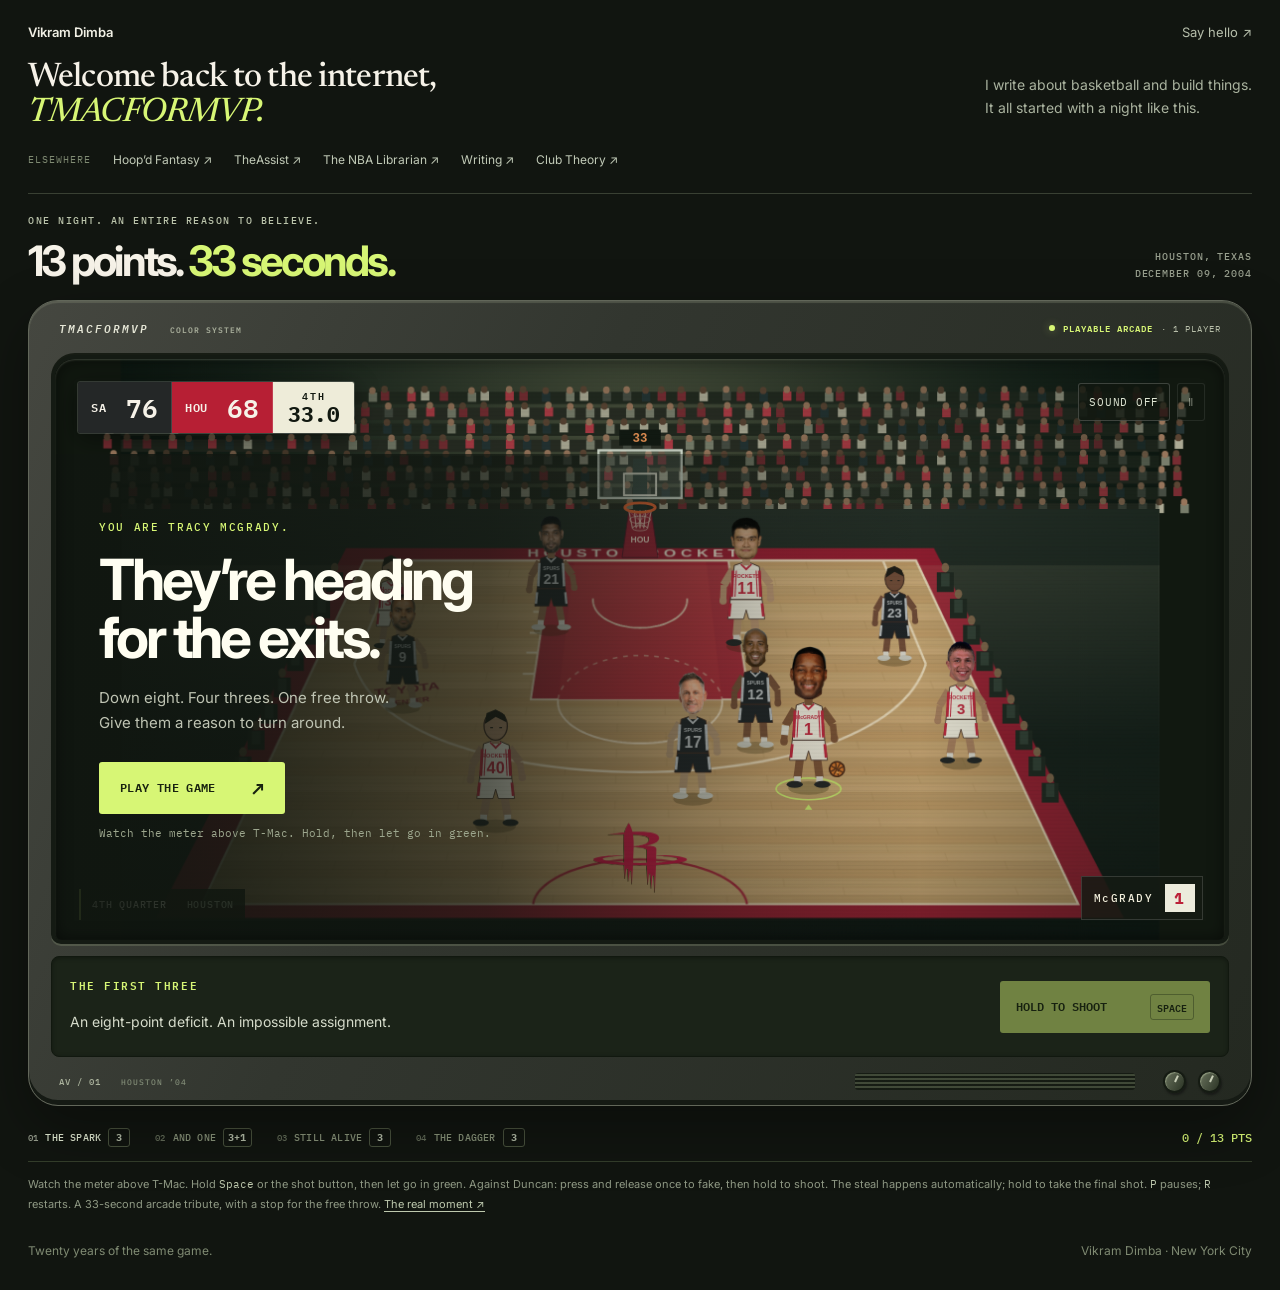
==== index.html @ d57149fc "Add player portraits and a retro TV game cabinet" ====
<!DOCTYPE html>
<html lang="en">
<head>
<meta charset="UTF-8">
<meta name="viewport" content="width=device-width, initial-scale=1">
<meta name="theme-color" content="#111510">
<title>Vikram Dimba · TMACFORMVP · 13 in 33</title>
<meta name="description" content="I write about basketball and build things. Play the moment behind TMACFORMVP: 13 points in 33 seconds.">
<link rel="preconnect" href="https://fonts.googleapis.com">
<link rel="preconnect" href="https://fonts.gstatic.com" crossorigin>
<link href="https://fonts.googleapis.com/css2?family=Inter:wght@400;500;600;700;800&family=Newsreader:ital,opsz,wght@0,6..72,500;1,6..72,500&family=IBM+Plex+Mono:wght@400;500;600&display=swap" rel="stylesheet">
<link rel="stylesheet" href="tmac-game.css">
</head>
<body>
<header class="site-opening" id="top">
  <div class="identity"><a href="#top">Vikram Dimba</a><a href="mailto:vikramdimba@gmail.com">Say hello ↗</a></div>
  <div class="opening-copy"><h1>Welcome back to the internet,<br><em>TMACFORMVP.</em></h1><p>I write about basketball and build things.<br>It all started with a night like this.</p></div>
  <nav class="work-links" aria-label="My work"><span>Elsewhere</span><a href="https://hoopdfantasy.com" target="_blank" rel="noopener">Hoop’d Fantasy ↗</a><a href="https://theassist.nyc" target="_blank" rel="noopener">TheAssist ↗</a><a href="https://nba-librarian.beehiiv.com/" target="_blank" rel="noopener">The NBA Librarian ↗</a><a href="https://medium.com/@vikramdimba" target="_blank" rel="noopener">Writing ↗</a><a href="https://clubtheory.substack.com" target="_blank" rel="noopener">Club Theory ↗</a></nav>
</header>
<main class="game-home">
    <div id="tmac-game" class="moment" role="region" aria-label="13 in 33 basketball challenge">
      <div class="moment-heading">
        <div><p class="moment-eyebrow">One night. An entire reason to believe.</p><h2>13 points. <em>33 seconds.</em></h2></div>
        <p class="moment-location">HOUSTON, TEXAS<br>DECEMBER 09, 2004</p>
      </div>
      <div class="moment-tv">
      <div class="moment-tv-top"><span class="moment-tv-brand">TMACFORMVP <small>COLOR SYSTEM</small></span><span class="moment-tv-mode"><i aria-hidden="true"></i> PLAYABLE ARCADE <b>· 1 PLAYER</b></span></div>
      <div class="moment-stage" tabindex="0" aria-label="Basketball game. Hold Space or the Shoot button, then release in the green. P pauses." aria-describedby="moment-instructions">
        <canvas id="moment-canvas" width="1100" height="620" aria-label="Animated Houston versus San Antonio basketball court"></canvas>
        <div class="moment-scoreboard" aria-label="Scoreboard">
          <div class="moment-team away"><span>SA</span><strong id="moment-away">76</strong></div>
          <div class="moment-team home"><span>HOU</span><strong id="moment-home">68</strong></div>
          <div class="moment-clock"><span id="moment-period">4TH</span><strong id="moment-time">33.0</strong></div>
        </div>
        <div class="moment-tools"><button id="moment-exit" type="button" aria-label="Exit expanded game">EXIT ↙</button><button id="moment-audio" type="button" aria-pressed="false" aria-label="Enable game sound">SOUND OFF</button><button id="moment-pause" type="button" disabled aria-label="Pause game">Ⅱ</button></div>
        <div class="moment-overlay" id="moment-overlay">
          <div class="moment-overlay-copy">
            <p class="moment-eyebrow" id="moment-overlay-kicker">YOU ARE TRACY MCGRADY.</p>
            <h3 id="moment-overlay-title">They’re heading<br>for the exits.</h3>
            <p id="moment-overlay-body">Down eight. Four threes. One free throw.<br>Give them a reason to turn around.</p>
            <button id="moment-start" class="moment-primary" type="button">PLAY THE GAME <span aria-hidden="true">↗</span></button>
            <button class="moment-replay" id="moment-replay" type="button" hidden>WATCH THE WINNER ↺</button>
            <button class="moment-replay" id="moment-original" type="button" hidden>THE REAL T-MAC ↗</button>
            <span class="moment-start-hint" id="moment-start-hint">Watch the meter above T-Mac. Hold, then let go in green.</span>
          </div>
          <span class="moment-edition">THE TMACFORMVP ORIGIN STORY / VOL. 01</span>
        </div>
        <div class="moment-callout" id="moment-callout" aria-hidden="true"></div>
        <div class="moment-feedback" id="moment-feedback" aria-hidden="true"></div>
        <div class="moment-broadcast" id="moment-broadcast">4TH QUARTER <span>HOUSTON</span></div>
        <div class="moment-player-tag" id="moment-player-tag">McGRADY <b>1</b></div>
        <div class="moment-cue" id="moment-cue" hidden>
          <span class="moment-cue-step" id="moment-cue-step"></span>
          <strong id="moment-meter-label">HOLD TO SHOOT</strong>
          <div class="moment-meter" id="moment-meter" role="meter" aria-label="Shot release timing above McGrady" aria-valuemin="0" aria-valuemax="100" aria-valuenow="0"><span class="moment-green"></span><i id="moment-needle"></i></div>
          <span class="moment-cue-hint" id="moment-cue-hint">Hold Space or the button below.</span>
        </div>
        <div class="moment-film" id="moment-film" role="dialog" aria-modal="true" aria-labelledby="moment-film-title" hidden>
          <div class="moment-film-header"><div><p>YOU MADE THE SHOT. HE MADE HISTORY.</p><h3 id="moment-film-title">Houston. December 9, 2004.</h3></div><button id="moment-film-skip" type="button">SKIP TO RESULTS ↗</button></div>
          <div class="moment-film-screen">
            <div class="moment-film-player" id="moment-film-player"></div>
            <div class="moment-film-intro" id="moment-film-intro">
              <p>HOUSTON <b>81</b> · SAN ANTONIO <b>80</b></p>
              <strong>Your shot.<br><em>His moment.</em></strong>
              <span>DECEMBER 9, 2004 · THE REAL FINISH</span>
              <button id="moment-film-play" type="button" hidden>PLAY THE REAL FINISH ▶</button>
            </div>
          </div>
          <div class="moment-film-footer"><p id="moment-film-status" role="status">The real finish, from the ESPN archive.</p><a href="https://www.youtube.com/watch?v=s4QuUYG6kxI&amp;t=44s" target="_blank" rel="noopener">Watch on YouTube ↗</a></div>
        </div>
      </div>
      <div class="moment-controls">
        <div class="moment-possession"><span id="moment-play-label">THE FIRST THREE</span><p id="moment-status" role="status" aria-live="polite">An eight-point deficit. An impossible assignment.</p></div>
        <button class="moment-shoot" id="moment-shoot" type="button" disabled>HOLD TO SHOOT <span>SPACE</span></button>
      </div>
      <div class="moment-tv-bottom" aria-hidden="true"><span class="moment-tv-channel">AV / 01 <small>HOUSTON ’04</small></span><span class="moment-tv-speaker"></span><span class="moment-tv-dials"><i></i><i></i></span></div>
      </div>
      <div class="moment-footer"><ol class="moment-sequence" aria-label="Scoring sequence"><li data-step="0"><span>01</span> THE SPARK <b>3</b></li><li data-step="1"><span>02</span> AND ONE <b>3+1</b></li><li data-step="3"><span>03</span> STILL ALIVE <b>3</b></li><li data-step="4"><span>04</span> THE DAGGER <b>3</b></li></ol><p id="moment-progress">0 / 13 PTS</p></div>
      <p class="moment-note" id="moment-instructions">Watch the meter above T-Mac. Hold <kbd>Space</kbd> or the shot button, then let go in green. Against Duncan: press and release once to fake, then hold to shoot. The steal happens automatically; hold to take the final shot. <kbd>P</kbd> pauses; <kbd>R</kbd> restarts. A 33-second arcade tribute, with a stop for the free throw. <a href="https://www.nba.com/watch/video/tdih-tracy-mcgrady-scores-13-points-in-33-seconds-v-sas-in-2004" target="_blank" rel="noopener">The real moment ↗</a></p>
    </div>
</main>
<footer class="site-footer"><span>Twenty years of the same game.</span><span>Vikram Dimba · New York City</span></footer>
<script src="tmac-film.js" defer></script>
<script src="tmac-game.js" defer></script>
</body>
</html>
---- tmac-game.css ----
*{box-sizing:border-box}html{scroll-behavior:smooth}body{margin:0;background:#111510;color:#f6f2e8;font:400 16px/1.6 'Inter',system-ui,sans-serif;-webkit-font-smoothing:antialiased}h1,h2,h3,p{margin:0}a{color:inherit}button{font:inherit}button[hidden]{display:none!important}body:has(.is-focused){overflow:hidden}
.site-opening,.game-home,.site-footer{max-width:1320px;margin:auto;padding-left:28px;padding-right:28px}
.site-opening{padding-top:22px;padding-bottom:24px}
.identity{display:flex;justify-content:space-between;align-items:center;gap:18px;font-size:13px;color:#b6beab}
.identity a{text-decoration:none}.identity a:first-child{font-weight:600;color:#f1f0e5}.identity a:hover{color:#d7f675}
.opening-copy{display:flex;align-items:center;justify-content:space-between;gap:32px;margin:18px 0}
.opening-copy h1{font:500 clamp(25px,2.65vw,35px)/1.05 'Newsreader',Georgia,serif;letter-spacing:-.025em}
.opening-copy h1 em{font-weight:500;color:#d7f675}.opening-copy p{font-size:14px;line-height:1.65;color:#aab39f}
.work-links{display:flex;align-items:center;gap:12px 22px;flex-wrap:wrap;font-size:12px}.work-links>span{color:#7f8a72;font:400 10px 'IBM Plex Mono',monospace;text-transform:uppercase;letter-spacing:.1em}.work-links a{color:#c1cab7;text-decoration:none;text-underline-offset:4px}.work-links a:hover{color:#d7f675;text-decoration:underline}
.site-footer{display:flex;justify-content:space-between;gap:20px;padding-top:26px;padding-bottom:30px;font-size:12px;color:#7f8a72}
.moment{--lime:#d7f675;--red:#ce253c;border-top:1px solid #394033;padding-top:20px;scroll-margin-top:16px}
.moment-heading{display:flex;justify-content:space-between;align-items:end;gap:16px;margin-bottom:22px}
.moment-eyebrow{font:500 .61rem 'IBM Plex Mono',monospace;letter-spacing:.15em;color:#bbc4ab;text-transform:uppercase;margin:0 0 12px}
.moment h2{font-family:'Inter',sans-serif;font-size:clamp(2rem,4.5vw,3.45rem);font-weight:700;letter-spacing:-.065em;line-height:1.03;max-width:none;margin:0}
.moment h2 em{font-style:normal;color:var(--lime)}
.moment-location{font:500 .62rem/1.7 'IBM Plex Mono',monospace;color:#979e8d;text-align:right;letter-spacing:.09em}
.moment-stage{position:relative;aspect-ratio:1100/620;overflow:hidden;background:#111510;border:1px solid #444b36;border-bottom:0;border-radius:7px 7px 0 0;isolation:isolate;outline:none}
.moment-stage:focus-visible{outline:2px solid var(--lime);outline-offset:4px}
#moment-canvas{display:block;position:absolute;inset:0;width:100%;height:100%}
.moment-scoreboard{position:absolute;top:22px;left:22px;display:flex;box-shadow:0 6px 25px #0006;font-family:'IBM Plex Mono',monospace;border:1px solid #ffffff26;border-radius:3px;overflow:hidden}
.moment-team{display:flex;align-items:center;gap:19px;background:#242727;padding:9px 13px;border-right:1px solid #ffffff24}
.moment-team.home{background:#b71f34}
.moment-team>span{font-size:.7rem;font-weight:600;letter-spacing:.07em}
.moment-team strong{font-size:1.6rem;line-height:1.15;font-weight:600;font-variant-numeric:tabular-nums}
.moment-clock{padding:5px 13px;background:#eeecd9;color:#111810;display:flex;flex-direction:column;justify-content:center;min-width:81px;text-align:center}
.moment-clock span{font-size:.47rem;letter-spacing:.16em;font-weight:600}
.moment-clock strong{font-size:1.3rem;line-height:1.2;font-variant-numeric:tabular-nums}
.moment-clock.urgent{background:var(--red);color:white}
.moment-tools{position:absolute;right:20px;top:24px;display:flex;gap:7px}
.moment button{font-family:'IBM Plex Mono',monospace;cursor:pointer;-webkit-tap-highlight-color:transparent}
.moment-tools button{background:#111810c9;border:1px solid #ffffff30;color:#dfe6d4;border-radius:3px;font-size:.56rem;letter-spacing:.07em;padding:8px 10px;min-height:34px}
.moment button:hover:not(:disabled){filter:brightness(1.12)}
.moment button:focus-visible{outline:2px solid var(--lime);outline-offset:4px}
.moment button:disabled{cursor:default;opacity:.45}
.moment-overlay{position:absolute;inset:95px 0 0;background:linear-gradient(90deg,#101610ed 0%,#101610ad 37%,transparent 74%);display:flex;align-items:center;padding:0 44px 35px;z-index:2}
.moment-overlay[hidden]{display:none}
.moment-overlay-copy{max-width:450px}
.moment-overlay .moment-eyebrow{color:var(--lime);font-size:.61rem}
.moment-overlay h3{font-size:clamp(2rem,4.7vw,3.55rem);line-height:1.03;letter-spacing:-.055em;font-weight:700;color:#fffef1;margin:17px 0}
.moment-overlay-copy>p:not(.moment-eyebrow){font-size:.88rem;line-height:1.7;color:#bfc4b3}
.moment-primary{margin-top:26px;border:0;border-radius:3px;padding:16px 21px;background:var(--lime);color:#18220f;font-weight:600;font-size:.72rem;letter-spacing:.03em;display:flex;align-items:center;gap:36px;min-height:48px}
.moment-primary span{font-size:1.25rem;line-height:1}
.moment-start-hint{display:block;margin-top:12px;font:400 .6rem 'IBM Plex Mono',monospace;color:#9da78e}
.moment-edition{position:absolute;left:44px;bottom:17px;font:400 .47rem 'IBM Plex Mono',monospace;letter-spacing:.12em;color:#8b957c}
.moment-callout{pointer-events:none;position:absolute;left:50%;top:26%;transform:translateX(-50%) rotate(-3deg);color:var(--lime);font-size:clamp(1.4rem,4vw,3rem);font-style:italic;font-weight:800;letter-spacing:-.05em;text-shadow:3px 4px #12180e;white-space:nowrap;opacity:0;transition:opacity .12s}
.moment-callout.visible{opacity:1}
.moment-player-tag{position:absolute;bottom:20px;right:22px;display:flex;align-items:center;gap:12px;font:500 .62rem 'IBM Plex Mono',monospace;letter-spacing:.14em;background:#151b13d9;padding:7px 7px 7px 12px;border:1px solid #ffffff24;color:#f2efdc}
.moment-player-tag b{background:#ecebdc;color:#bb2038;font-size:1rem;padding:0 9px;line-height:1.8}
.moment-controls{display:grid;grid-template-columns:1fr 190px 215px;gap:27px;align-items:center;padding:21px 24px;background:#1e261a;border:1px solid #444b36;border-top-color:#536044;border-radius:0 0 7px 7px}
.moment-possession>span{font:600 .57rem 'IBM Plex Mono',monospace;letter-spacing:.14em;color:var(--lime)}
.moment-possession>p{font-size:.75rem;line-height:1.5;color:#d6dccb;margin-top:4px;min-height:2.8em;display:flex;align-items:center}
.moment-release>span{display:block;font:400 .49rem 'IBM Plex Mono',monospace;letter-spacing:.07em;color:#adb59e;margin-top:8px;text-align:center}
.moment-meter{height:15px;background:#080e07;position:relative;border:1px solid #525e43;border-radius:2px}
.moment-green{position:absolute;top:0;bottom:0;left:66%;width:18%;background:var(--lime);box-shadow:0 0 13px #d7f67530}
#moment-needle{position:absolute;left:0;top:-4px;bottom:-4px;width:3px;transform:translateX(-50%);background:white;box-shadow:0 0 5px #000}
.moment-shoot{touch-action:none;user-select:none;-webkit-user-select:none;background:var(--lime);color:#142008;font-weight:600;font-size:.66rem;border:0;border-radius:3px;min-height:49px;padding:13px 16px;display:flex;align-items:center;justify-content:space-between;gap:10px}
.moment-shoot span{font-size:.49rem;border:1px solid #15220760;padding:4px 6px;border-radius:3px}
.moment-shoot.charging{background:white;transform:translateY(1px)}
.moment-footer{display:flex;gap:20px;align-items:center;justify-content:space-between;padding:22px 0 14px;border-bottom:1px solid #343e2b}
.moment-sequence{list-style:none;display:flex;gap:25px;flex-wrap:wrap}
.moment-sequence li{font:500 .5rem 'IBM Plex Mono',monospace;letter-spacing:.02em;color:#8a957b;display:flex;align-items:center;gap:7px}
.moment-sequence li>span{font-size:.47rem;opacity:.6}
.moment-sequence li b{border:1px solid #48513d;border-radius:3px;min-width:22px;text-align:center;padding:2px 4px;font-size:.5rem;color:#b4bda8}
.moment-sequence li.current{color:#e5eed6}
.moment-sequence li.done{color:var(--lime)}
.moment-sequence li.done b{border-color:var(--lime);background:var(--lime);color:#142008}
#moment-progress{font:500 .66rem 'IBM Plex Mono',monospace;color:var(--lime);white-space:nowrap}
.moment-note{color:#8f9984;font-size:.63rem;line-height:1.8;max-width:100%;margin-top:13px}
.moment-note a{color:#bec9ae;text-underline-offset:3px;white-space:nowrap}
.moment-note kbd{font-family:'IBM Plex Mono',monospace;color:#bec9ae}
#moment-exit{display:none}
.moment.is-focused{position:fixed;inset:0;z-index:100;background:#111810;padding:18px 24px;display:flex;flex-direction:column;border:0;overflow:auto}
.moment.is-focused .moment-heading{margin-bottom:14px;flex-shrink:0}
.moment.is-focused .moment-heading h2{font-size:1.8rem}
.moment.is-focused .moment-heading .moment-eyebrow{display:none}
.moment.is-focused .moment-stage{flex:1;min-height:210px;aspect-ratio:auto}
.moment.is-focused .moment-stage canvas{width:100%;height:100%;margin:0;object-fit:contain}
.moment.is-focused .moment-controls{flex-shrink:0}
.moment.is-focused .moment-footer{flex-shrink:0;padding:14px 0 0;border:0}
.moment.is-focused .moment-note{display:none}
.moment.is-focused #moment-exit{display:block}
@media(max-width:860px){
 .arena .a-intro{gap:25px;margin-bottom:30px}.arena .a-intro h1.hero{font-size:2rem}.arena .a-intro .hero-sub{font-size:.77rem}
 .moment-controls{grid-template-columns:1fr 150px 170px;gap:15px;padding:15px}.moment-possession>p{font-size:.68rem}.moment-shoot{font-size:.58rem;padding:10px}
 .moment-sequence{gap:12px}.moment-sequence li{font-size:.43rem;gap:5px}
 .moment-overlay{padding:0 28px 20px}.moment-overlay h3{font-size:2.5rem}.moment-overlay-copy>p:not(.moment-eyebrow){font-size:.74rem}.moment-primary{margin-top:16px;padding:12px 16px;font-size:.63rem}.moment-edition{left:28px;font-size:.42rem}
}
@media(max-width:600px){
 #tmac-game #moment-canvas{width:200%}
 .moment.is-focused{padding:12px 10px}.moment.is-focused .moment-heading{margin-bottom:10px}.moment.is-focused .moment-heading h2{font-size:1.55rem}.moment.is-focused .moment-stage canvas{width:200%;margin-left:-50%;object-fit:fill}.moment.is-focused .moment-stage{min-height:260px}.moment.is-focused .moment-footer{padding-top:10px}.moment.is-focused .moment-sequence{gap:7px 12px}
 .arena{padding:27px 0}.arena .wrap{padding:0 16px}.arena .a-intro{display:block;margin-bottom:30px}.arena .a-intro h1.hero{max-width:20ch;font-size:2.15rem;margin-bottom:17px}.arena .a-intro .hero-sub{font-size:.79rem;max-width:48ch}.arena .a-intro .dateline{font-size:.53rem;margin-bottom:18px}
 .moment{padding-top:20px}.moment-heading{align-items:start;margin-bottom:17px}.moment h2{font-size:1.95rem}.moment-eyebrow{font-size:.46rem;letter-spacing:.08em;margin-bottom:9px}.moment-location{font-size:.41rem;padding-top:3px;line-height:1.7;max-width:90px}
 .moment-stage{aspect-ratio:4/4.5}.moment-stage canvas{width:200%;max-width:none;margin-left:-50%;object-fit:fill}
 .moment-scoreboard{top:12px;left:10px}.moment-team{gap:10px;padding:8px}.moment-team>span{font-size:.55rem}.moment-team strong{font-size:1.2rem}.moment-clock{padding:4px 9px;min-width:64px}.moment-clock strong{font-size:1.13rem}.moment-clock span{font-size:.42rem}
 .moment-tools{right:10px;top:65px;gap:5px}.moment-tools button{font-size:.43rem;min-height:30px;padding:5px 8px}
 .moment-overlay{inset:100px 0 0;padding:20px 22px 30px;align-items:center;background:linear-gradient(90deg,#101610f2,#101610bd 60%,#10161025)}.moment-overlay h3{font-size:2.6rem;margin:14px 0}.moment-overlay .moment-eyebrow{font-size:.51rem}.moment-overlay-copy>p:not(.moment-eyebrow){font-size:.77rem}.moment-primary{margin-top:21px;font-size:.65rem;min-height:47px}.moment-start-hint{font-size:.5rem}.moment-edition{left:22px;bottom:12px;font-size:.36rem}.moment-player-tag{bottom:12px;right:10px;font-size:.47rem;padding:4px 4px 4px 7px;gap:7px}.moment-player-tag b{font-size:.8rem}
 .moment-controls{grid-template-columns:1fr 1fr;padding:14px 12px;gap:14px}.moment-possession{grid-column:1/-1;min-height:40px}.moment-possession>p{min-height:0;font-size:.72rem}.moment-possession>span{font-size:.52rem}.moment-release{max-width:none}.moment-shoot{min-height:50px;font-size:.58rem}.moment-shoot span{font-size:.42rem}.moment-release>span{font-size:.42rem}.moment-callout{top:31%;font-size:1.65rem}
 .moment-footer{align-items:start;padding:17px 0 12px;gap:10px}.moment-sequence{display:grid;grid-template-columns:1fr 1fr;gap:10px 18px}.moment-sequence li{font-size:.43rem}.moment-sequence li>span{display:none}#moment-progress{font-size:.6rem;padding-top:3px}.moment-note{font-size:.59rem}
}
@media(prefers-reduced-motion:reduce){.moment *{transition:none!important;scroll-behavior:auto}}
/* Keep the page quiet and the game legible. Canvas handles the camera at every size. */
.moment h2{font-size:clamp(26px,3.4vw,42px)}
.moment-stage{width:100%;aspect-ratio:1100/550;min-height:420px}
.moment-heading{margin-bottom:18px}.moment-heading .moment-eyebrow{font-size:10px}.moment-location{font-size:10px}
.moment-team>span{font-size:12px}.moment-clock span{font-size:10px}
.moment-tools button{font-size:11px;min-height:38px}.moment-tools{z-index:4}
.moment-primary{font-size:12px}.moment-overlay-copy>p:not(.moment-eyebrow){font-size:15px}
.moment-start-hint{font-size:11px}.moment-overlay .moment-eyebrow{font-size:11px}.moment-edition{display:none}
.moment-possession>span{font-size:11px}.moment-possession>p{font-size:14px;min-height:2.8em}
.moment-release>span{font-size:10px}.moment-shoot{font-size:12px}.moment-shoot span{font-size:10px}
.moment-sequence{padding:0;margin:0}.moment-sequence li,.moment-sequence li b{font-size:10px}.moment-sequence li>span{font-size:9px}#moment-progress{font-size:12px}.moment-note{font-size:11px}
.moment-player-tag{font-size:11px}.moment-callout{z-index:3}
.moment-replay{display:block;background:transparent;color:var(--lime);border:1px solid #6e8057;padding:10px 16px;margin-top:10px;border-radius:3px;font-size:11px;min-height:40px}
.moment-feedback{position:absolute;top:100px;left:24px;padding:6px 10px;color:var(--lime);background:#152111df;border:1px solid #819c57;border-radius:3px;font:600 11px 'IBM Plex Mono',monospace;opacity:0;transition:opacity .15s;pointer-events:none}.moment-feedback.visible{opacity:1}.moment-feedback.missed{color:#efb297;border-color:#98523c}
.moment-broadcast{position:absolute;left:24px;bottom:20px;color:#eef1df;font:500 10px 'IBM Plex Mono',monospace;letter-spacing:.08em;background:#11190dd9;padding:9px 11px;border-left:2px solid var(--lime)}.moment-broadcast span{color:#a3af97;margin-left:13px}
.moment.is-clutch .moment-stage{border-color:#9a6341}.moment.is-clutch .moment-controls{border-color:#9a6341}
.moment.is-replay .moment-broadcast{color:var(--lime)}
.moment-overlay{overflow-y:auto}.moment-overlay-copy{margin-block:auto}
.moment-film{position:absolute;inset:0;z-index:8;display:flex;flex-direction:column;gap:16px;padding:24px;background:#080c08;overflow:auto}
.moment-film[hidden]{display:none}
.moment-film-header,.moment-film-footer{display:flex;justify-content:space-between;align-items:center;gap:20px;flex-shrink:0}
.moment-film-header p{font:500 10px 'IBM Plex Mono',monospace;letter-spacing:.09em;color:var(--lime);margin-bottom:7px}
.moment-film-header h3{font-size:20px;letter-spacing:-.025em}
.moment-film-header button{background:transparent;color:#e3ecd5;border:1px solid #677456;border-radius:3px;min-height:40px;padding:9px 12px;font-size:10px;white-space:nowrap}
.moment-film-player{position:relative;flex:1;min-height:200px;width:100%;background:#000}
.moment-film-player iframe{position:absolute;inset:0;width:100%;height:100%;border:0}
.moment-film-footer{font:400 10px/1.6 'IBM Plex Mono',monospace;color:#9fa995}
.moment-film-footer a{color:var(--lime);white-space:nowrap;text-underline-offset:3px}
@media(max-width:600px){.moment-film{padding:14px;gap:14px}.moment-film-header{align-items:start;flex-direction:column;gap:12px}.moment-film-header h3{font-size:18px}.moment-film-header p{font-size:9px}.moment-film-footer{align-items:start;flex-direction:column;gap:8px}}
@media(max-width:860px){.moment-controls{grid-template-columns:1fr 140px 190px;gap:18px}.moment-sequence{gap:16px}.moment-sequence li>span{display:none}.moment-sequence li{font-size:9px}.moment-shoot{font-size:11px}}
@media(max-width:600px){
 .site-opening,.game-home,.site-footer{padding-left:14px;padding-right:14px}.site-opening{padding-top:16px;padding-bottom:20px}.identity{font-size:12px}.opening-copy{display:block;margin:18px 0 14px}.opening-copy h1{font-size:27px}.opening-copy p{margin-top:12px;font-size:13px}.opening-copy p br{display:none}.work-links{gap:9px 16px;font-size:12px}.work-links>span{display:none}
 .moment h2{font-size:26px}.moment-heading .moment-eyebrow{display:none}.moment-location{font-size:8px}.moment-heading{align-items:center;gap:8px}.moment-stage{aspect-ratio:4/4.5}
 #tmac-game #moment-canvas,.moment.is-focused .moment-stage #moment-canvas{width:100%;margin:0;object-fit:fill}
 .moment-tools{top:68px;right:10px}.moment-tools button{font-size:10px;min-height:34px}.moment-team>span{font-size:11px}.moment-clock span{font-size:9px}.moment-overlay{inset:109px 0 0;padding:14px 20px 35px}.moment-overlay h3{font-size:34px}.moment-overlay-copy>p:not(.moment-eyebrow){font-size:13px}.moment-overlay .moment-eyebrow{font-size:10px}.moment-start-hint{font-size:10px}.moment-primary{margin-top:17px;font-size:11px;padding:12px 15px}.moment-edition{font-size:7px;bottom:12px;left:20px}
 .moment-controls{grid-template-columns:1fr 1fr;gap:15px;padding:13px 12px}.moment-possession>span{font-size:10px}.moment-possession>p{font-size:13px;min-height:0}.moment-possession{min-height:48px}.moment-shoot{font-size:11px}.moment-shoot span{display:none}.moment-release>span{font-size:9px}.moment-sequence{gap:8px 16px}.moment-sequence li,.moment-sequence li b{font-size:9px}#moment-progress{font-size:11px}.moment-note{font-size:10px}
 .moment-player-tag{font-size:10px}.moment-broadcast{left:12px;bottom:14px;font-size:9px;padding:6px 8px}.moment-broadcast span{display:none}.moment-feedback{left:12px;top:109px;font-size:10px}
 .moment.is-focused .moment-heading h2{font-size:23px}.moment.is-focused .moment-stage{min-height:290px}.moment.is-focused .moment-sequence{gap:7px 12px}.moment-replay{font-size:10px;min-height:36px;padding:8px 12px}.site-footer{font-size:10px;gap:14px;padding-top:20px}
}
/* One timing cue, attached to the player, for every shot. */
.moment-cue{position:absolute;z-index:3;width:220px;max-width:calc(100% - 24px);padding:12px;display:grid;gap:8px;transform:translate(-50%,-100%);background:#111b10f5;border:1px solid #879a60;border-radius:6px;box-shadow:0 5px 20px #0006;pointer-events:none;font-family:'IBM Plex Mono',monospace}
.moment-cue[hidden],.moment-cue .moment-meter[hidden]{display:none}
.moment-cue::after{content:'';position:absolute;bottom:-6px;left:calc(50% - 5px);width:10px;height:10px;background:#111b10;border-right:1px solid #879a60;border-bottom:1px solid #879a60;transform:rotate(45deg)}
.moment-cue-step{font-size:9px;letter-spacing:.06em;color:var(--lime)}
.moment-cue strong{font-size:13px;line-height:1.2;color:#fffef1}
.moment-cue-hint{font-size:10px;line-height:1.45;color:#c6cfbc}
.moment-cue .moment-meter{height:13px;margin:2px 0}
.moment-cue.is-green{border-color:var(--lime)}
.moment-cue.is-waiting{border-color:#647356}.moment-cue.is-waiting .moment-cue-step{color:#aebba0}
.moment-controls{grid-template-columns:minmax(0,1fr) 210px}
@media(max-width:600px){.moment-controls{grid-template-columns:1fr;gap:10px}.moment-possession{min-height:0}.moment-shoot{grid-column:1/-1;justify-content:center;min-height:48px}.moment-cue{gap:7px;padding:11px}}
/* Broadcast-style handoff from the arcade winner to the real footage. */
.moment-film{animation:moment-film-enter .65s cubic-bezier(.2,.8,.2,1) both}
.moment-film-screen{position:relative;flex:1;min-height:200px;overflow:hidden;background:#080c08}
.moment-film-player{position:absolute;inset:0;min-height:0}
.moment-film-intro{position:absolute;inset:0;z-index:1;display:flex;flex-direction:column;align-items:center;justify-content:center;gap:16px;padding:20px;text-align:center;background:linear-gradient(130deg,#142111 0%,#142111 65%,#6f1b2d 65%,#a02137 100%);opacity:1;transition:opacity .45s ease,visibility 0s .45s}
.moment-film-intro.is-finished{opacity:0;visibility:hidden;pointer-events:none}
.moment-film-intro p,.moment-film-intro>span{font:500 10px/1.5 'IBM Plex Mono',monospace;letter-spacing:.07em;color:#bdcbae}
.moment-film-intro p b{font-size:17px;color:var(--lime)}
.moment-film-intro strong{font-size:clamp(30px,5vw,64px);line-height:.98;letter-spacing:-.05em;animation:moment-film-title .75s .1s both}
.moment-film-intro strong em{font-style:normal;color:var(--lime)}
#moment-film-play{border:0;border-radius:3px;background:var(--lime);color:#142008;font-size:11px;min-height:44px;padding:12px 16px}
@keyframes moment-film-enter{from{clip-path:inset(0 100% 0 0)}to{clip-path:inset(0 0 0 0)}}
@keyframes moment-film-title{from{opacity:0;transform:translateY(18px)}to{opacity:1;transform:translateY(0)}}
@media(prefers-reduced-motion:reduce){.moment-film,.moment-film-intro strong{animation:none}.moment-film-intro{transition:none}}
.moment-film-screen{min-height:240px}
.moment-film-intro:has(button:not([hidden])){gap:10px}
.moment-film-intro:has(button:not([hidden])) strong{font-size:30px}

/* The cabinet is scenery; the bright button and control deck are the game. */
.moment-tv{position:relative;padding:0 22px;background:linear-gradient(115deg,#454740,#32362f 38%,#242921);border:1px solid #62675a;border-radius:30px;box-shadow:inset 0 2px 1px #89917b55,inset 0 -5px 0 #151a14,0 22px 60px #0005}
.moment-tv-top{min-height:54px;display:flex;align-items:center;justify-content:space-between;gap:12px;padding:0 8px;color:#e5e6d6;font:600 11px/1.3 'IBM Plex Mono',monospace;letter-spacing:1.6px}
.moment-tv-brand{font-style:italic;letter-spacing:2px}.moment-tv-brand small{margin-left:12px;font-size:8px;font-style:normal;letter-spacing:1px;color:#a7ad9a}
.moment-tv-mode{display:flex;gap:8px;align-items:center;font-size:9px;letter-spacing:1px;color:#d7f675}.moment-tv-mode b{font-weight:400;color:#b7bea9}.moment-tv-mode i{width:6px;height:6px;border-radius:50%;background:#d7f675;box-shadow:0 0 8px #d7f67560}
.moment-tv .moment-stage{border:4px solid #141a13;border-radius:24px 24px 10px 10px;box-shadow:0 -2px 0 #171c14,0 2px 0 #77806866;overflow:hidden}
.moment-tv .moment-stage:after{content:'';position:absolute;inset:0;border-radius:20px 20px 6px 6px;box-shadow:inset 0 0 16px #0008,inset 0 1px 2px #e6f0d448;pointer-events:none;z-index:12}
.moment-tv .moment-controls{margin-top:12px;border:1px solid #11180f;border-radius:8px;background:#1b2318;box-shadow:inset 0 1px 4px #0005;padding:15px 18px}
.moment-tv-bottom{height:48px;display:flex;align-items:center;gap:28px;padding:0 8px;color:#abb39d;font:500 9px 'IBM Plex Mono',monospace;letter-spacing:1px}
.moment-tv-channel{white-space:nowrap}.moment-tv-channel small{font-size:8px;margin-left:14px;color:#808b76}
.moment-tv-speaker{height:17px;flex:1;max-width:280px;margin-left:auto;border-radius:3px;background:repeating-linear-gradient(0deg,#11170f 0 2px,#46503c 2px 4px);opacity:.8}
.moment-tv-dials{display:flex;gap:12px}.moment-tv-dials i{position:relative;width:23px;height:23px;border:2px solid #151b13;border-radius:50%;background:linear-gradient(120deg,#68715c,#2b3425);box-shadow:1px 2px 2px #1119,inset 1px 1px 1px #8e997e}.moment-tv-dials i:after{content:'';position:absolute;top:3px;left:9px;height:7px;width:2px;background:#c8ceb7;transform:rotate(25deg);transform-origin:center 7px}
.moment.is-focused .moment-tv{display:flex;flex-direction:column;flex:1;min-height:0;padding:0 16px;border-radius:22px}
.moment.is-focused .moment-tv-top{min-height:34px;flex-shrink:0}
.moment.is-focused .moment-tv-bottom{height:30px;flex-shrink:0}.moment.is-focused .moment-tv-speaker{height:12px}.moment.is-focused .moment-tv-dials i{width:18px;height:18px}.moment.is-focused .moment-tv-dials i:after{left:6px;top:2px;height:5px}
.moment.is-focused .moment-tv .moment-controls{margin-top:8px;padding:10px 14px}
@media(max-width:600px){
 .moment-tv{padding:0 9px;border-radius:20px}.moment-tv-top{min-height:44px;padding:0 3px;gap:6px}.moment-tv-brand{font-size:9px;letter-spacing:1px}.moment-tv-brand small,.moment-tv-mode b{display:none}.moment-tv-mode{font-size:8px;letter-spacing:.3px;gap:5px}
 .moment-tv .moment-stage{border-width:3px;border-radius:17px 17px 8px 8px}.moment-tv .moment-stage:after{border-radius:14px 14px 5px 5px}
 .moment-tv .moment-controls{padding:12px 10px;margin-top:9px}.moment-tv-bottom{height:38px;padding:0 4px;gap:15px}.moment-tv-channel{font-size:8px}.moment-tv-channel small{display:none}.moment-tv-speaker{max-width:115px;height:13px}.moment-tv-dials{gap:8px}.moment-tv-dials i{width:19px;height:19px}.moment-tv-dials i:after{left:7px;top:2px;height:6px}
 .moment.is-focused{padding:8px 6px}.moment.is-focused .moment-tv{padding:0 6px;border-radius:16px}.moment.is-focused .moment-tv-top{min-height:30px}.moment.is-focused .moment-tv-bottom{height:25px}.moment.is-focused .moment-tv .moment-controls{padding:9px;gap:7px}
}
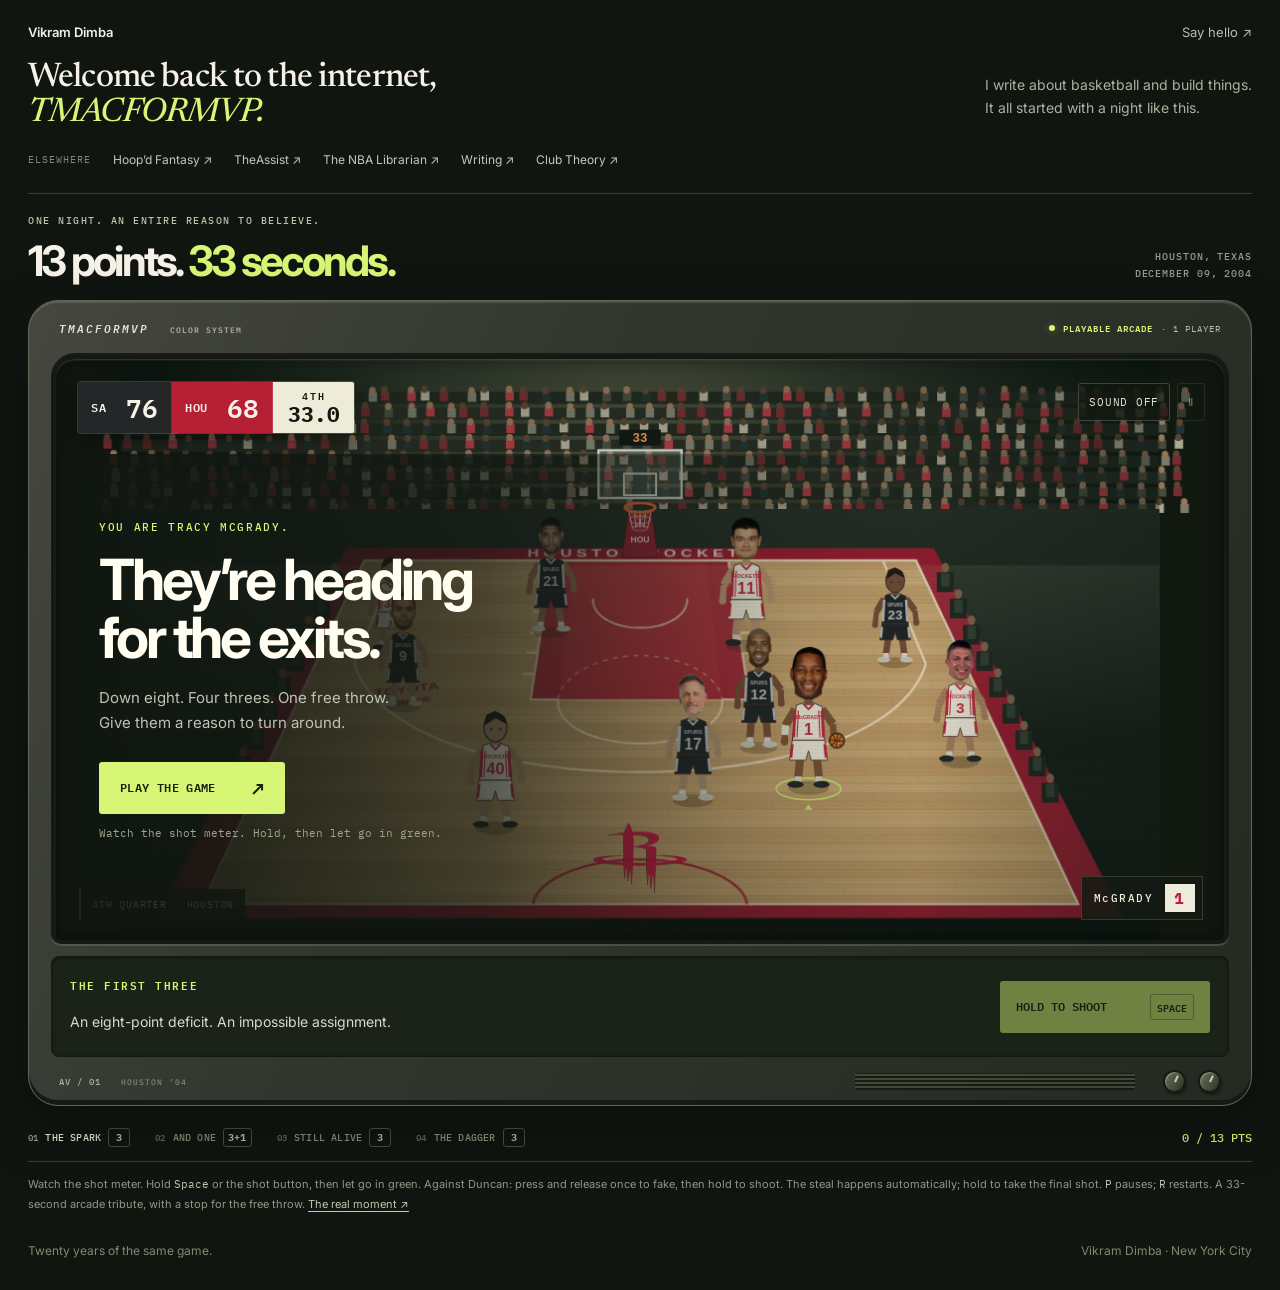
==== commit 3dafe51e: "Keep the mobile shot meter clear of player faces" ====
--- a/index.html
+++ b/index.html
@@ -41,7 +41,7 @@
             <button id="moment-start" class="moment-primary" type="button">PLAY THE GAME <span aria-hidden="true">↗</span></button>
             <button class="moment-replay" id="moment-replay" type="button" hidden>WATCH THE WINNER ↺</button>
             <button class="moment-replay" id="moment-original" type="button" hidden>THE REAL T-MAC ↗</button>
-            <span class="moment-start-hint" id="moment-start-hint">Watch the meter above T-Mac. Hold, then let go in green.</span>
+            <span class="moment-start-hint" id="moment-start-hint">Watch the shot meter. Hold, then let go in green.</span>
           </div>
           <span class="moment-edition">THE TMACFORMVP ORIGIN STORY / VOL. 01</span>
         </div>
@@ -52,7 +52,7 @@
         <div class="moment-cue" id="moment-cue" hidden>
           <span class="moment-cue-step" id="moment-cue-step"></span>
           <strong id="moment-meter-label">HOLD TO SHOOT</strong>
-          <div class="moment-meter" id="moment-meter" role="meter" aria-label="Shot release timing above McGrady" aria-valuemin="0" aria-valuemax="100" aria-valuenow="0"><span class="moment-green"></span><i id="moment-needle"></i></div>
+          <div class="moment-meter" id="moment-meter" role="meter" aria-label="Shot release timing" aria-valuemin="0" aria-valuemax="100" aria-valuenow="0"><span class="moment-green"></span><i id="moment-needle"></i></div>
           <span class="moment-cue-hint" id="moment-cue-hint">Hold Space or the button below.</span>
         </div>
         <div class="moment-film" id="moment-film" role="dialog" aria-modal="true" aria-labelledby="moment-film-title" hidden>
@@ -76,7 +76,7 @@
       <div class="moment-tv-bottom" aria-hidden="true"><span class="moment-tv-channel">AV / 01 <small>HOUSTON ’04</small></span><span class="moment-tv-speaker"></span><span class="moment-tv-dials"><i></i><i></i></span></div>
       </div>
       <div class="moment-footer"><ol class="moment-sequence" aria-label="Scoring sequence"><li data-step="0"><span>01</span> THE SPARK <b>3</b></li><li data-step="1"><span>02</span> AND ONE <b>3+1</b></li><li data-step="3"><span>03</span> STILL ALIVE <b>3</b></li><li data-step="4"><span>04</span> THE DAGGER <b>3</b></li></ol><p id="moment-progress">0 / 13 PTS</p></div>
-      <p class="moment-note" id="moment-instructions">Watch the meter above T-Mac. Hold <kbd>Space</kbd> or the shot button, then let go in green. Against Duncan: press and release once to fake, then hold to shoot. The steal happens automatically; hold to take the final shot. <kbd>P</kbd> pauses; <kbd>R</kbd> restarts. A 33-second arcade tribute, with a stop for the free throw. <a href="https://www.nba.com/watch/video/tdih-tracy-mcgrady-scores-13-points-in-33-seconds-v-sas-in-2004" target="_blank" rel="noopener">The real moment ↗</a></p>
+      <p class="moment-note" id="moment-instructions">Watch the shot meter. Hold <kbd>Space</kbd> or the shot button, then let go in green. Against Duncan: press and release once to fake, then hold to shoot. The steal happens automatically; hold to take the final shot. <kbd>P</kbd> pauses; <kbd>R</kbd> restarts. A 33-second arcade tribute, with a stop for the free throw. <a href="https://www.nba.com/watch/video/tdih-tracy-mcgrady-scores-13-points-in-33-seconds-v-sas-in-2004" target="_blank" rel="noopener">The real moment ↗</a></p>
     </div>
 </main>
 <footer class="site-footer"><span>Twenty years of the same game.</span><span>Vikram Dimba · New York City</span></footer>
--- a/tmac-game.css
+++ b/tmac-game.css
@@ -189,3 +189,12 @@
  .moment-tv .moment-controls{padding:12px 10px;margin-top:9px}.moment-tv-bottom{height:38px;padding:0 4px;gap:15px}.moment-tv-channel{font-size:8px}.moment-tv-channel small{display:none}.moment-tv-speaker{max-width:115px;height:13px}.moment-tv-dials{gap:8px}.moment-tv-dials i{width:19px;height:19px}.moment-tv-dials i:after{left:7px;top:2px;height:6px}
  .moment.is-focused{padding:8px 6px}.moment.is-focused .moment-tv{padding:0 6px;border-radius:16px}.moment.is-focused .moment-tv-top{min-height:30px}.moment.is-focused .moment-tv-bottom{height:25px}.moment.is-focused .moment-tv .moment-controls{padding:9px;gap:7px}
 }
+
+/* Phones: keep the only timing meter beside the input, clear of every face. */
+.has-docked-cue .moment-controls{position:relative;grid-template-columns:minmax(0,1fr);grid-template-rows:minmax(94px,auto) auto;gap:10px}
+.has-docked-cue .moment-controls>.moment-cue{position:static;grid-column:1;grid-row:1;transform:none;width:100%;max-width:none;padding:0;gap:6px;border:0;border-radius:0;background:none;box-shadow:none;align-self:center}
+.has-docked-cue .moment-cue:after{display:none}
+.has-docked-cue .moment-cue.is-green strong{color:var(--lime)}
+.has-docked-cue .moment-controls>.moment-possession{grid-column:1;grid-row:1;min-height:0}
+.has-docked-cue .moment-controls:has(.moment-cue:not([hidden]))>.moment-possession{position:absolute;width:1px;height:1px;overflow:hidden;clip-path:inset(50%);white-space:nowrap}
+.has-docked-cue .moment-controls>.moment-shoot{grid-column:1;grid-row:2;justify-content:center;min-height:48px}
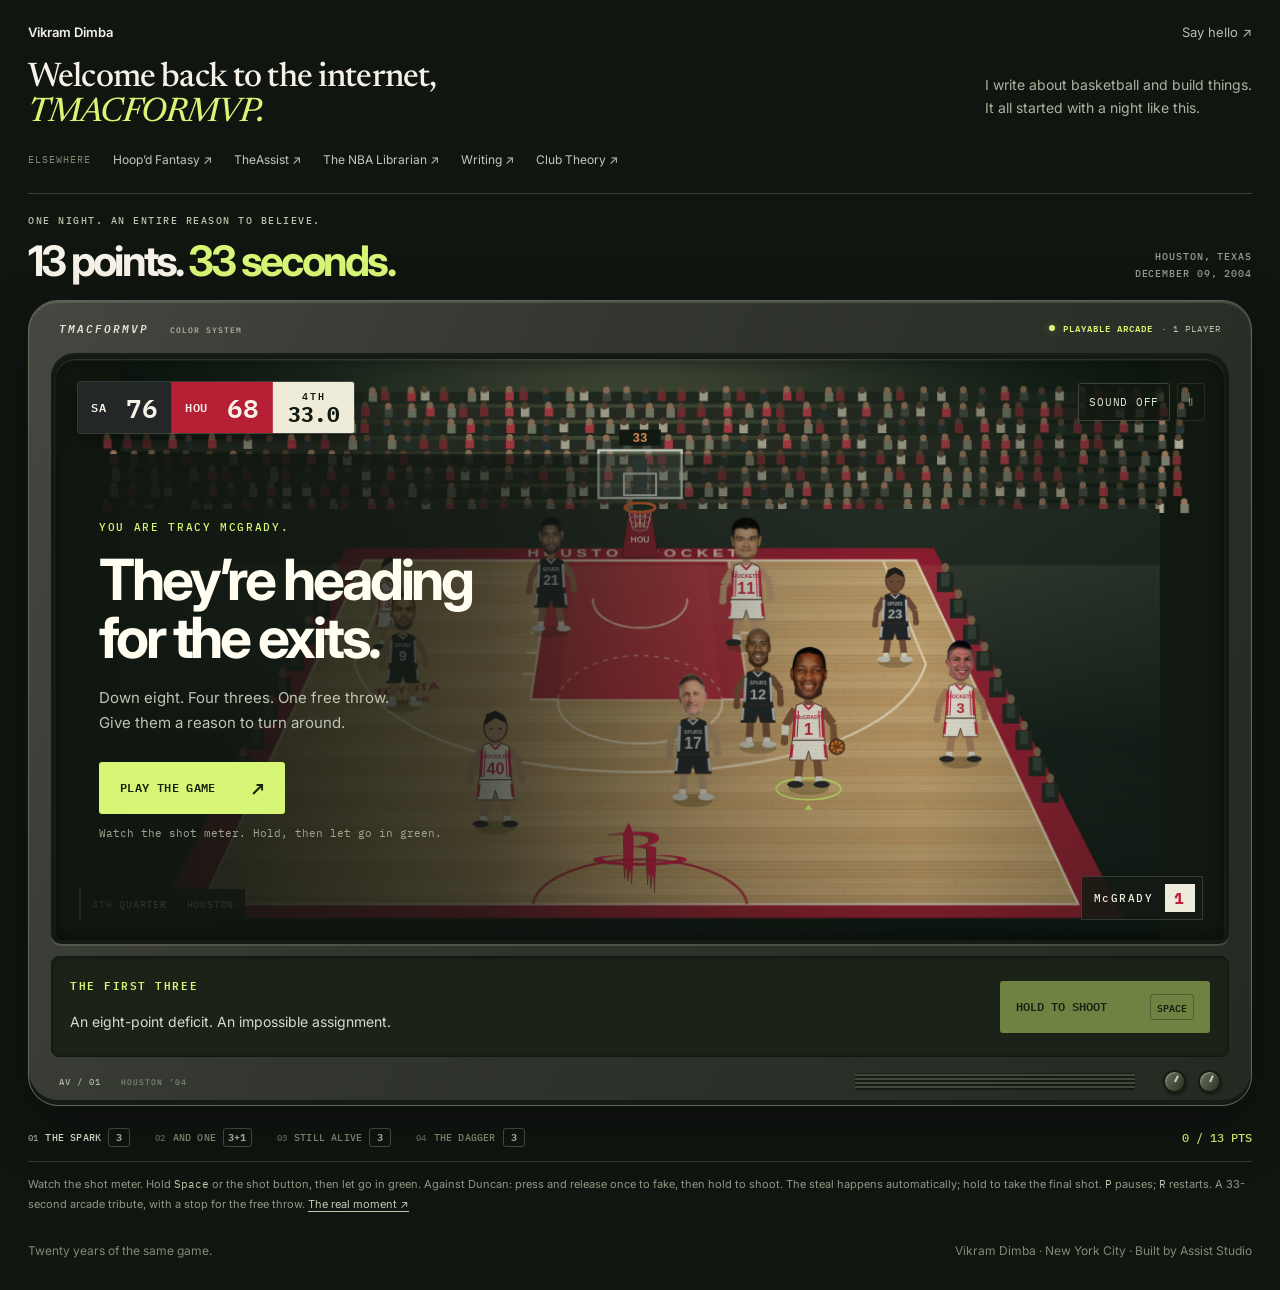
==== commit d0b0c848: "Keep the site header visible during play and credit Assist Studio Co-Authored-By: Claude Opus 5 <nor" ====
--- a/index.html
+++ b/index.html
@@ -16,6 +16,7 @@
   <div class="identity"><a href="#top">Vikram Dimba</a><a href="mailto:vikramdimba@gmail.com">Say hello ↗</a></div>
   <div class="opening-copy"><h1>Welcome back to the internet,<br><em>TMACFORMVP.</em></h1><p>I write about basketball and build things.<br>It all started with a night like this.</p></div>
   <nav class="work-links" aria-label="My work"><span>Elsewhere</span><a href="https://hoopdfantasy.com" target="_blank" rel="noopener">Hoop’d Fantasy ↗</a><a href="https://theassist.nyc" target="_blank" rel="noopener">TheAssist ↗</a><a href="https://nba-librarian.beehiiv.com/" target="_blank" rel="noopener">The NBA Librarian ↗</a><a href="https://medium.com/@vikramdimba" target="_blank" rel="noopener">Writing ↗</a><a href="https://clubtheory.substack.com" target="_blank" rel="noopener">Club Theory ↗</a></nav>
+  <span class="built-by">Built by Assist Studio</span>
 </header>
 <main class="game-home">
     <div id="tmac-game" class="moment" role="region" aria-label="13 in 33 basketball challenge">
@@ -79,7 +80,7 @@
       <p class="moment-note" id="moment-instructions">Watch the shot meter. Hold <kbd>Space</kbd> or the shot button, then let go in green. Against Duncan: press and release once to fake, then hold to shoot. The steal happens automatically; hold to take the final shot. <kbd>P</kbd> pauses; <kbd>R</kbd> restarts. A 33-second arcade tribute, with a stop for the free throw. <a href="https://www.nba.com/watch/video/tdih-tracy-mcgrady-scores-13-points-in-33-seconds-v-sas-in-2004" target="_blank" rel="noopener">The real moment ↗</a></p>
     </div>
 </main>
-<footer class="site-footer"><span>Twenty years of the same game.</span><span>Vikram Dimba · New York City</span></footer>
+<footer class="site-footer"><span>Twenty years of the same game.</span><span>Vikram Dimba · New York City · Built by Assist Studio</span></footer>
 <script src="tmac-film.js" defer></script>
 <script src="tmac-game.js" defer></script>
 </body>
--- a/tmac-game.css
+++ b/tmac-game.css
@@ -79,6 +79,17 @@
 .moment.is-focused .moment-footer{flex-shrink:0;padding:14px 0 0;border:0}
 .moment.is-focused .moment-note{display:none}
 .moment.is-focused #moment-exit{display:block}
+/* While playing, the site header stays pinned as a slim bar above the game */
+:root{--site-bar:48px}.built-by{display:none}
+body:has(.moment.is-focused) .site-opening{position:fixed;top:0;left:0;right:0;z-index:101;max-width:none;height:var(--site-bar);display:flex;align-items:center;gap:28px;padding:0 24px;background:#0b0e0a;border-bottom:1px solid #2a3025}
+body:has(.moment.is-focused) .opening-copy{display:none}
+body:has(.moment.is-focused) .identity{flex-shrink:0}
+body:has(.moment.is-focused) .work-links{flex:1;min-width:0;flex-wrap:nowrap;overflow-x:auto;white-space:nowrap;scrollbar-width:none}
+body:has(.moment.is-focused) .work-links::-webkit-scrollbar{display:none}
+body:has(.moment.is-focused) .built-by{display:block;flex-shrink:0;font:400 10px 'IBM Plex Mono',monospace;text-transform:uppercase;letter-spacing:.1em;color:#7f8a72}
+.moment.is-focused{top:var(--site-bar)}
+@media(max-width:860px){body:has(.moment.is-focused) .built-by{display:none}}
+@media(max-width:600px){:root{--site-bar:42px}body:has(.moment.is-focused) .site-opening{gap:16px;padding:0 12px}body:has(.moment.is-focused) .identity a:last-child{display:none}body:has(.moment.is-focused) .work-links>span{display:none}}
 @media(max-width:860px){
  .arena .a-intro{gap:25px;margin-bottom:30px}.arena .a-intro h1.hero{font-size:2rem}.arena .a-intro .hero-sub{font-size:.77rem}
  .moment-controls{grid-template-columns:1fr 150px 170px;gap:15px;padding:15px}.moment-possession>p{font-size:.68rem}.moment-shoot{font-size:.58rem;padding:10px}
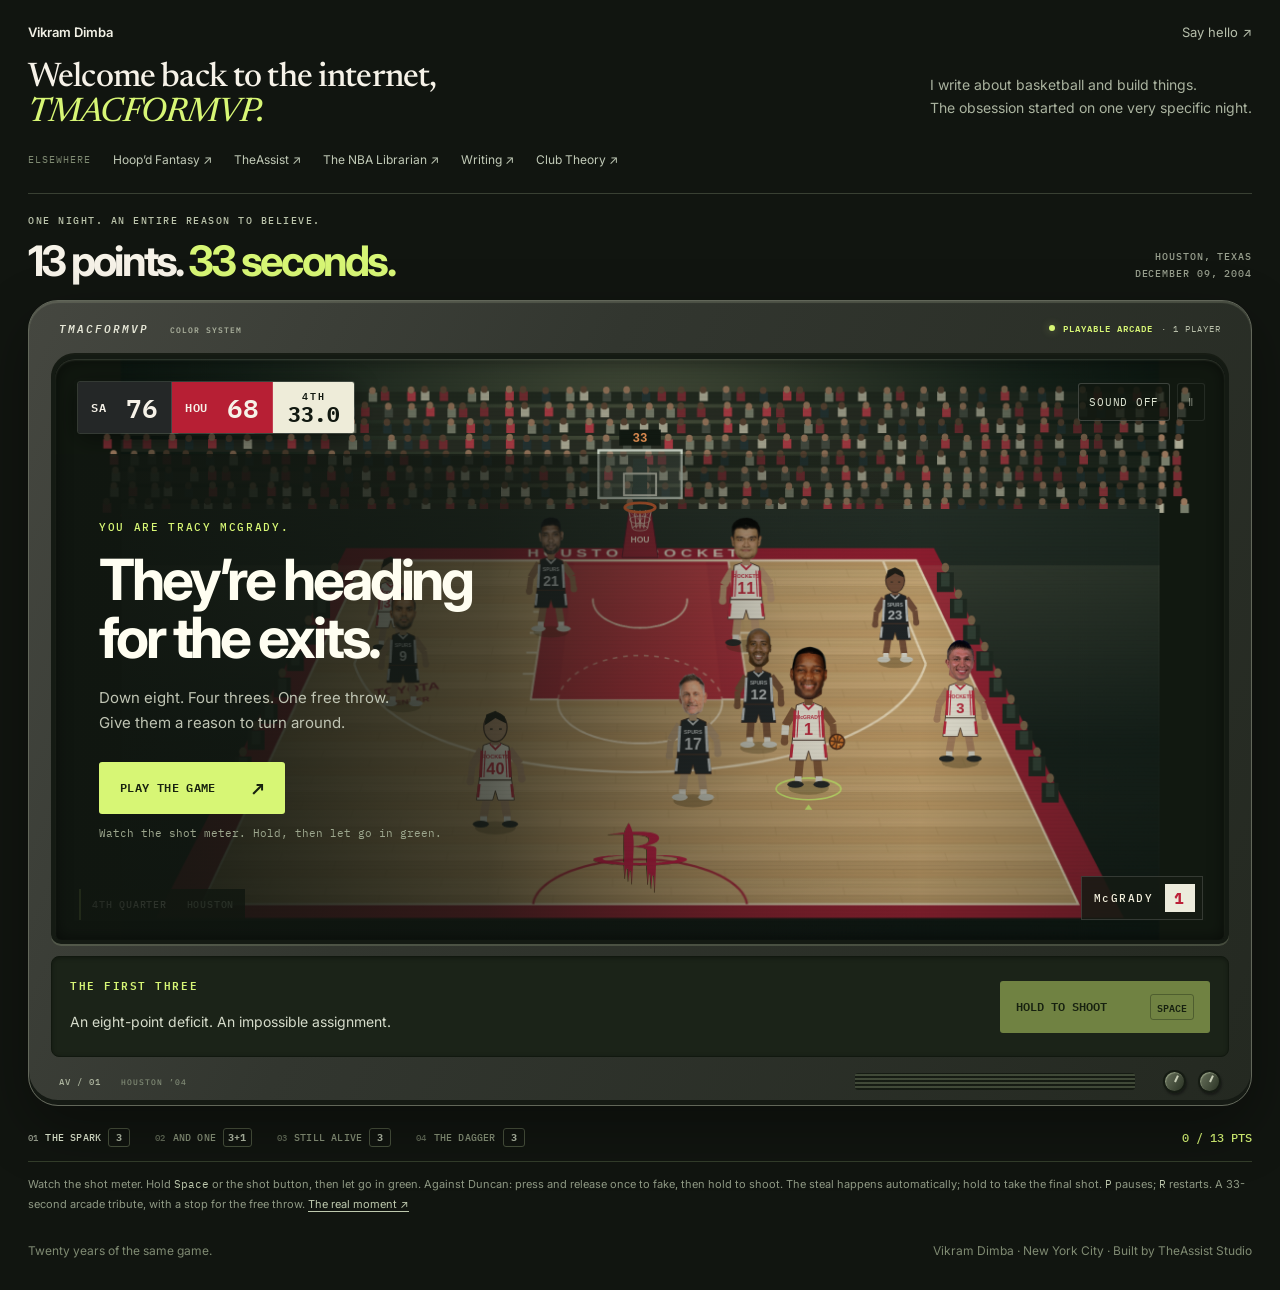
==== commit 44c16df5: "Sharpen the opening line and credit TheAssist Studio by name Co-Authored-By: Claude Opus 5 <noreply@" ====
--- a/index.html
+++ b/index.html
@@ -14,9 +14,9 @@
 <body>
 <header class="site-opening" id="top">
   <div class="identity"><a href="#top">Vikram Dimba</a><a href="mailto:vikramdimba@gmail.com">Say hello ↗</a></div>
-  <div class="opening-copy"><h1>Welcome back to the internet,<br><em>TMACFORMVP.</em></h1><p>I write about basketball and build things.<br>It all started with a night like this.</p></div>
+  <div class="opening-copy"><h1>Welcome back to the internet,<br><em>TMACFORMVP.</em></h1><p>I write about basketball and build things.<br>The obsession started on one very specific night.</p></div>
   <nav class="work-links" aria-label="My work"><span>Elsewhere</span><a href="https://hoopdfantasy.com" target="_blank" rel="noopener">Hoop’d Fantasy ↗</a><a href="https://theassist.nyc" target="_blank" rel="noopener">TheAssist ↗</a><a href="https://nba-librarian.beehiiv.com/" target="_blank" rel="noopener">The NBA Librarian ↗</a><a href="https://medium.com/@vikramdimba" target="_blank" rel="noopener">Writing ↗</a><a href="https://clubtheory.substack.com" target="_blank" rel="noopener">Club Theory ↗</a></nav>
-  <span class="built-by">Built by Assist Studio</span>
+  <span class="built-by">Built by TheAssist Studio</span>
 </header>
 <main class="game-home">
     <div id="tmac-game" class="moment" role="region" aria-label="13 in 33 basketball challenge">
@@ -80,7 +80,7 @@
       <p class="moment-note" id="moment-instructions">Watch the shot meter. Hold <kbd>Space</kbd> or the shot button, then let go in green. Against Duncan: press and release once to fake, then hold to shoot. The steal happens automatically; hold to take the final shot. <kbd>P</kbd> pauses; <kbd>R</kbd> restarts. A 33-second arcade tribute, with a stop for the free throw. <a href="https://www.nba.com/watch/video/tdih-tracy-mcgrady-scores-13-points-in-33-seconds-v-sas-in-2004" target="_blank" rel="noopener">The real moment ↗</a></p>
     </div>
 </main>
-<footer class="site-footer"><span>Twenty years of the same game.</span><span>Vikram Dimba · New York City · Built by Assist Studio</span></footer>
+<footer class="site-footer"><span>Twenty years of the same game.</span><span>Vikram Dimba · New York City · Built by TheAssist Studio</span></footer>
 <script src="tmac-film.js" defer></script>
 <script src="tmac-game.js" defer></script>
 </body>
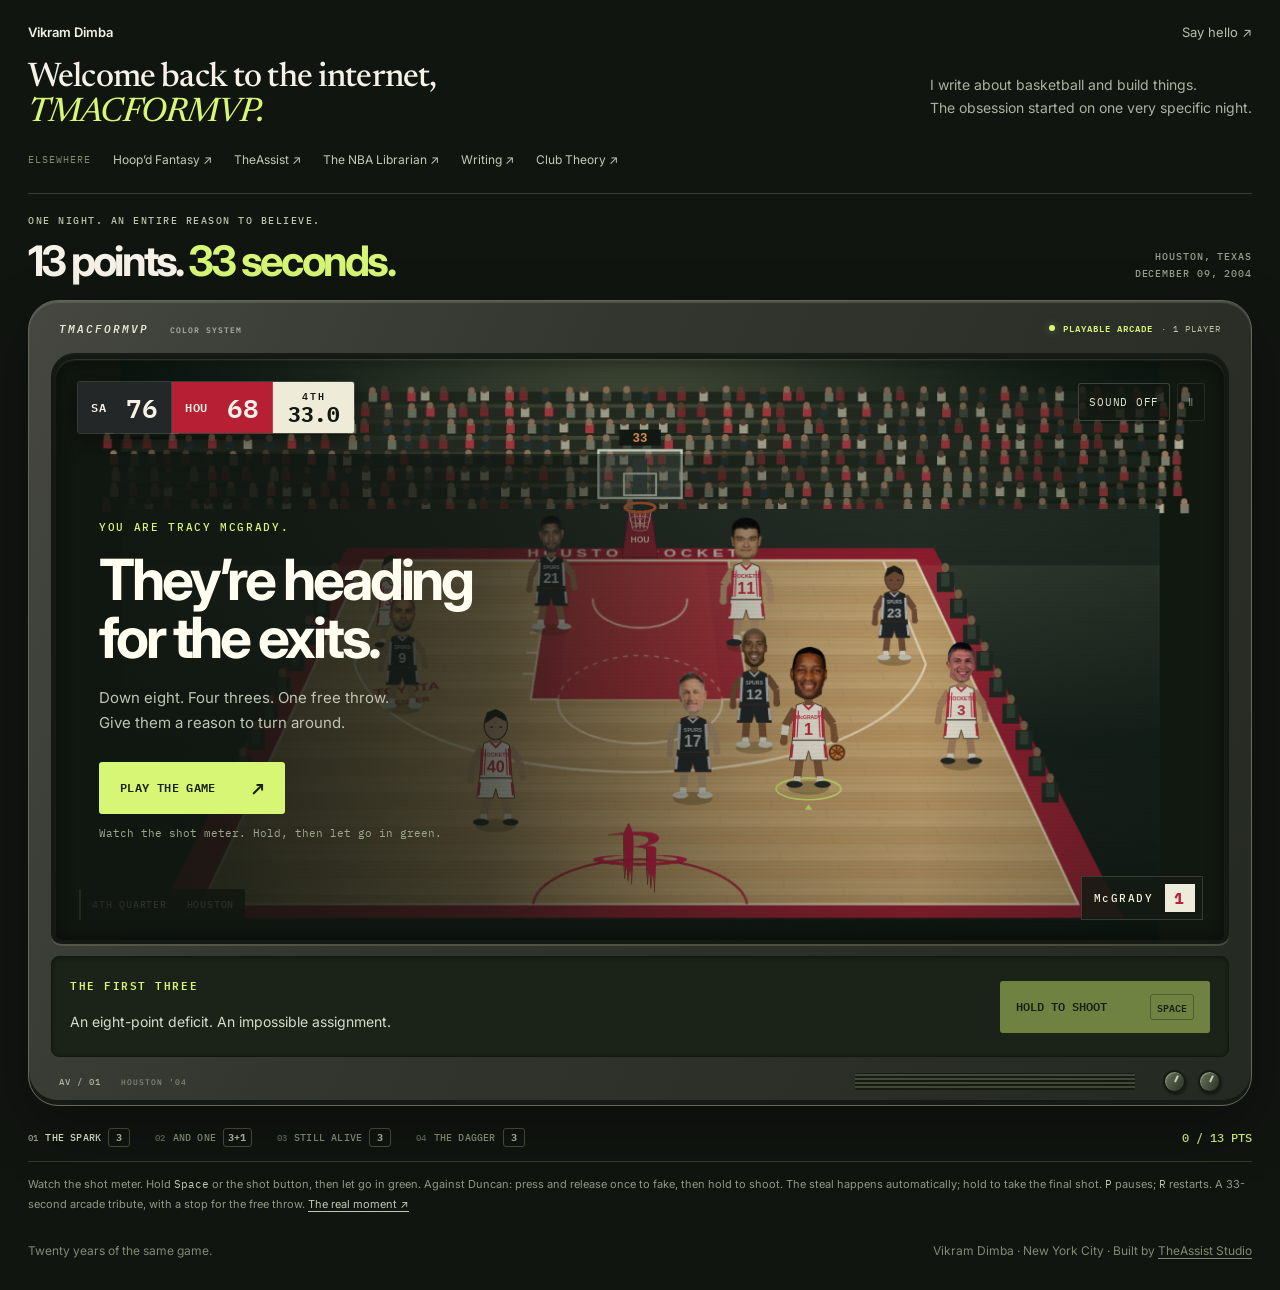
==== commit 6d6d1eb8: "Add result sharing, tab icon, and link preview image; give the game more room - Share button after e" ====
--- a/index.html
+++ b/index.html
@@ -6,6 +6,18 @@
 <meta name="theme-color" content="#111510">
 <title>Vikram Dimba · TMACFORMVP · 13 in 33</title>
 <meta name="description" content="I write about basketball and build things. Play the moment behind TMACFORMVP: 13 points in 33 seconds.">
+<link rel="icon" href="favicon.ico" sizes="any">
+<link rel="icon" href="favicon.svg" type="image/svg+xml">
+<link rel="apple-touch-icon" href="apple-touch-icon.png">
+<meta property="og:type" content="website">
+<meta property="og:url" content="https://vikramdimba.com/">
+<meta property="og:title" content="13 points. 33 seconds. Can you do what T-Mac did?">
+<meta property="og:description" content="Play the moment behind TMACFORMVP: Houston, December 9, 2004. A playable arcade by Vikram Dimba.">
+<meta property="og:image" content="https://vikramdimba.com/og-image.png">
+<meta property="og:image:width" content="1200">
+<meta property="og:image:height" content="630">
+<meta name="twitter:card" content="summary_large_image">
+<meta name="twitter:image" content="https://vikramdimba.com/og-image.png">
 <link rel="preconnect" href="https://fonts.googleapis.com">
 <link rel="preconnect" href="https://fonts.gstatic.com" crossorigin>
 <link href="https://fonts.googleapis.com/css2?family=Inter:wght@400;500;600;700;800&family=Newsreader:ital,opsz,wght@0,6..72,500;1,6..72,500&family=IBM+Plex+Mono:wght@400;500;600&display=swap" rel="stylesheet">
@@ -16,7 +28,7 @@
   <div class="identity"><a href="#top">Vikram Dimba</a><a href="mailto:vikramdimba@gmail.com">Say hello ↗</a></div>
   <div class="opening-copy"><h1>Welcome back to the internet,<br><em>TMACFORMVP.</em></h1><p>I write about basketball and build things.<br>The obsession started on one very specific night.</p></div>
   <nav class="work-links" aria-label="My work"><span>Elsewhere</span><a href="https://hoopdfantasy.com" target="_blank" rel="noopener">Hoop’d Fantasy ↗</a><a href="https://theassist.nyc" target="_blank" rel="noopener">TheAssist ↗</a><a href="https://nba-librarian.beehiiv.com/" target="_blank" rel="noopener">The NBA Librarian ↗</a><a href="https://medium.com/@vikramdimba" target="_blank" rel="noopener">Writing ↗</a><a href="https://clubtheory.substack.com" target="_blank" rel="noopener">Club Theory ↗</a></nav>
-  <span class="built-by">Built by TheAssist Studio</span>
+  <span class="built-by">Built by <a href="https://theassist.nyc" target="_blank" rel="noopener">TheAssist Studio</a></span>
 </header>
 <main class="game-home">
     <div id="tmac-game" class="moment" role="region" aria-label="13 in 33 basketball challenge">
@@ -42,6 +54,7 @@
             <button id="moment-start" class="moment-primary" type="button">PLAY THE GAME <span aria-hidden="true">↗</span></button>
             <button class="moment-replay" id="moment-replay" type="button" hidden>WATCH THE WINNER ↺</button>
             <button class="moment-replay" id="moment-original" type="button" hidden>THE REAL T-MAC ↗</button>
+            <button class="moment-replay" id="moment-share" type="button" hidden>SHARE YOUR RESULT ↗</button>
             <span class="moment-start-hint" id="moment-start-hint">Watch the shot meter. Hold, then let go in green.</span>
           </div>
           <span class="moment-edition">THE TMACFORMVP ORIGIN STORY / VOL. 01</span>
@@ -80,7 +93,7 @@
       <p class="moment-note" id="moment-instructions">Watch the shot meter. Hold <kbd>Space</kbd> or the shot button, then let go in green. Against Duncan: press and release once to fake, then hold to shoot. The steal happens automatically; hold to take the final shot. <kbd>P</kbd> pauses; <kbd>R</kbd> restarts. A 33-second arcade tribute, with a stop for the free throw. <a href="https://www.nba.com/watch/video/tdih-tracy-mcgrady-scores-13-points-in-33-seconds-v-sas-in-2004" target="_blank" rel="noopener">The real moment ↗</a></p>
     </div>
 </main>
-<footer class="site-footer"><span>Twenty years of the same game.</span><span>Vikram Dimba · New York City · Built by TheAssist Studio</span></footer>
+<footer class="site-footer"><span>Twenty years of the same game.</span><span>Vikram Dimba · New York City · Built by <a href="https://theassist.nyc" target="_blank" rel="noopener">TheAssist Studio</a></span></footer>
 <script src="tmac-film.js" defer></script>
 <script src="tmac-game.js" defer></script>
 </body>
--- a/tmac-game.css
+++ b/tmac-game.css
@@ -80,16 +80,16 @@
 .moment.is-focused .moment-note{display:none}
 .moment.is-focused #moment-exit{display:block}
 /* While playing, the site header stays pinned as a slim bar above the game */
-:root{--site-bar:48px}.built-by{display:none}
+:root{--site-bar:38px}.built-by{display:none}.built-by a,.site-footer a{color:inherit;text-underline-offset:3px}.built-by a:hover,.site-footer a:hover{color:#d7f675}
 body:has(.moment.is-focused) .site-opening{position:fixed;top:0;left:0;right:0;z-index:101;max-width:none;height:var(--site-bar);display:flex;align-items:center;gap:28px;padding:0 24px;background:#0b0e0a;border-bottom:1px solid #2a3025}
 body:has(.moment.is-focused) .opening-copy{display:none}
 body:has(.moment.is-focused) .identity{flex-shrink:0}
 body:has(.moment.is-focused) .work-links{flex:1;min-width:0;flex-wrap:nowrap;overflow-x:auto;white-space:nowrap;scrollbar-width:none}
 body:has(.moment.is-focused) .work-links::-webkit-scrollbar{display:none}
 body:has(.moment.is-focused) .built-by{display:block;flex-shrink:0;font:400 10px 'IBM Plex Mono',monospace;text-transform:uppercase;letter-spacing:.1em;color:#7f8a72}
-.moment.is-focused{top:var(--site-bar)}
+.moment.is-focused{top:var(--site-bar);padding-top:10px}.moment.is-focused .moment-heading{display:none}
 @media(max-width:860px){body:has(.moment.is-focused) .built-by{display:none}}
-@media(max-width:600px){:root{--site-bar:42px}body:has(.moment.is-focused) .site-opening{gap:16px;padding:0 12px}body:has(.moment.is-focused) .identity a:last-child{display:none}body:has(.moment.is-focused) .work-links>span{display:none}}
+@media(max-width:600px){:root{--site-bar:36px}.moment.is-focused{padding-top:6px}body:has(.moment.is-focused) .site-opening{gap:16px;padding:0 12px}body:has(.moment.is-focused) .identity a:last-child{display:none}body:has(.moment.is-focused) .work-links>span{display:none}}
 @media(max-width:860px){
  .arena .a-intro{gap:25px;margin-bottom:30px}.arena .a-intro h1.hero{font-size:2rem}.arena .a-intro .hero-sub{font-size:.77rem}
  .moment-controls{grid-template-columns:1fr 150px 170px;gap:15px;padding:15px}.moment-possession>p{font-size:.68rem}.moment-shoot{font-size:.58rem;padding:10px}
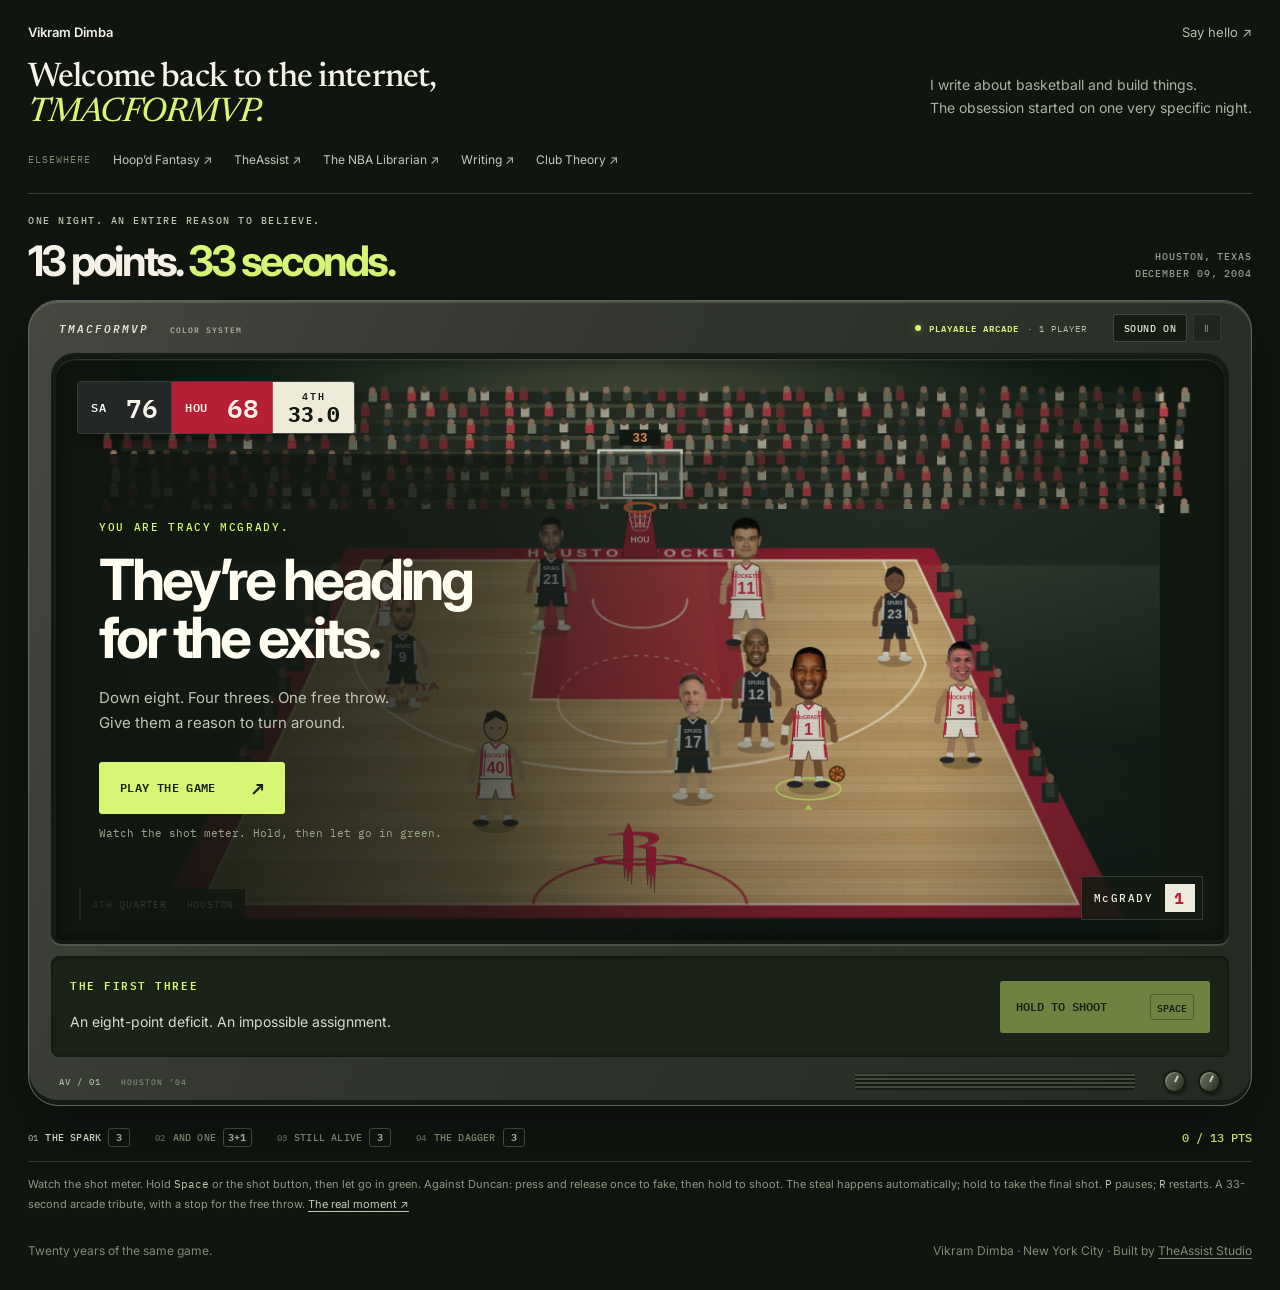
==== commit 93f4874d: "Share a personal result card, keep controls off the court, and turn sound on - Draw a 1200x630 resul" ====
--- a/index.html
+++ b/index.html
@@ -37,7 +37,7 @@
         <p class="moment-location">HOUSTON, TEXAS<br>DECEMBER 09, 2004</p>
       </div>
       <div class="moment-tv">
-      <div class="moment-tv-top"><span class="moment-tv-brand">TMACFORMVP <small>COLOR SYSTEM</small></span><span class="moment-tv-mode"><i aria-hidden="true"></i> PLAYABLE ARCADE <b>· 1 PLAYER</b></span></div>
+      <div class="moment-tv-top"><span class="moment-tv-brand">TMACFORMVP <small>COLOR SYSTEM</small></span><span class="moment-tv-mode"><i aria-hidden="true"></i> PLAYABLE ARCADE <b>· 1 PLAYER</b></span><div class="moment-tools"><button id="moment-exit" type="button" aria-label="Exit expanded game">EXIT ↙</button><button id="moment-audio" type="button" aria-pressed="true" aria-label="Mute game sound">SOUND ON</button><button id="moment-pause" type="button" disabled aria-label="Pause game">Ⅱ</button></div></div>
       <div class="moment-stage" tabindex="0" aria-label="Basketball game. Hold Space or the Shoot button, then release in the green. P pauses." aria-describedby="moment-instructions">
         <canvas id="moment-canvas" width="1100" height="620" aria-label="Animated Houston versus San Antonio basketball court"></canvas>
         <div class="moment-scoreboard" aria-label="Scoreboard">
@@ -45,7 +45,6 @@
           <div class="moment-team home"><span>HOU</span><strong id="moment-home">68</strong></div>
           <div class="moment-clock"><span id="moment-period">4TH</span><strong id="moment-time">33.0</strong></div>
         </div>
-        <div class="moment-tools"><button id="moment-exit" type="button" aria-label="Exit expanded game">EXIT ↙</button><button id="moment-audio" type="button" aria-pressed="false" aria-label="Enable game sound">SOUND OFF</button><button id="moment-pause" type="button" disabled aria-label="Pause game">Ⅱ</button></div>
         <div class="moment-overlay" id="moment-overlay">
           <div class="moment-overlay-copy">
             <p class="moment-eyebrow" id="moment-overlay-kicker">YOU ARE TRACY MCGRADY.</p>
--- a/tmac-game.css
+++ b/tmac-game.css
@@ -209,3 +209,9 @@
 .has-docked-cue .moment-controls>.moment-possession{grid-column:1;grid-row:1;min-height:0}
 .has-docked-cue .moment-controls:has(.moment-cue:not([hidden]))>.moment-possession{position:absolute;width:1px;height:1px;overflow:hidden;clip-path:inset(50%);white-space:nowrap}
 .has-docked-cue .moment-controls>.moment-shoot{grid-column:1;grid-row:2;justify-content:center;min-height:48px}
+/* Game buttons live in the TV's top bezel so they never cover the court */
+.moment-tv-top .moment-tools{position:static;margin-left:auto;gap:6px}.moment-tv-top .moment-tools button{min-height:28px;padding:4px 10px;font:500 10px 'IBM Plex Mono',monospace;letter-spacing:.06em}
+.moment-tv-top .moment-tv-mode{margin-left:auto}.moment-tv-top .moment-tv-mode+.moment-tools{margin-left:14px}
+.moment.is-focused .moment-tv-top .moment-tools button{min-height:26px}
+@media(max-width:860px){.moment-tv-top .moment-tv-mode{display:none}}
+@media(max-width:600px){.moment-tv-top .moment-tools{gap:5px}.moment-tv-top .moment-tools button{min-height:30px;padding:4px 8px;font-size:9px}.moment.is-focused .moment-tv-top .moment-tools button{min-height:26px}.moment.is-focused .moment-tv-top{min-height:36px}}
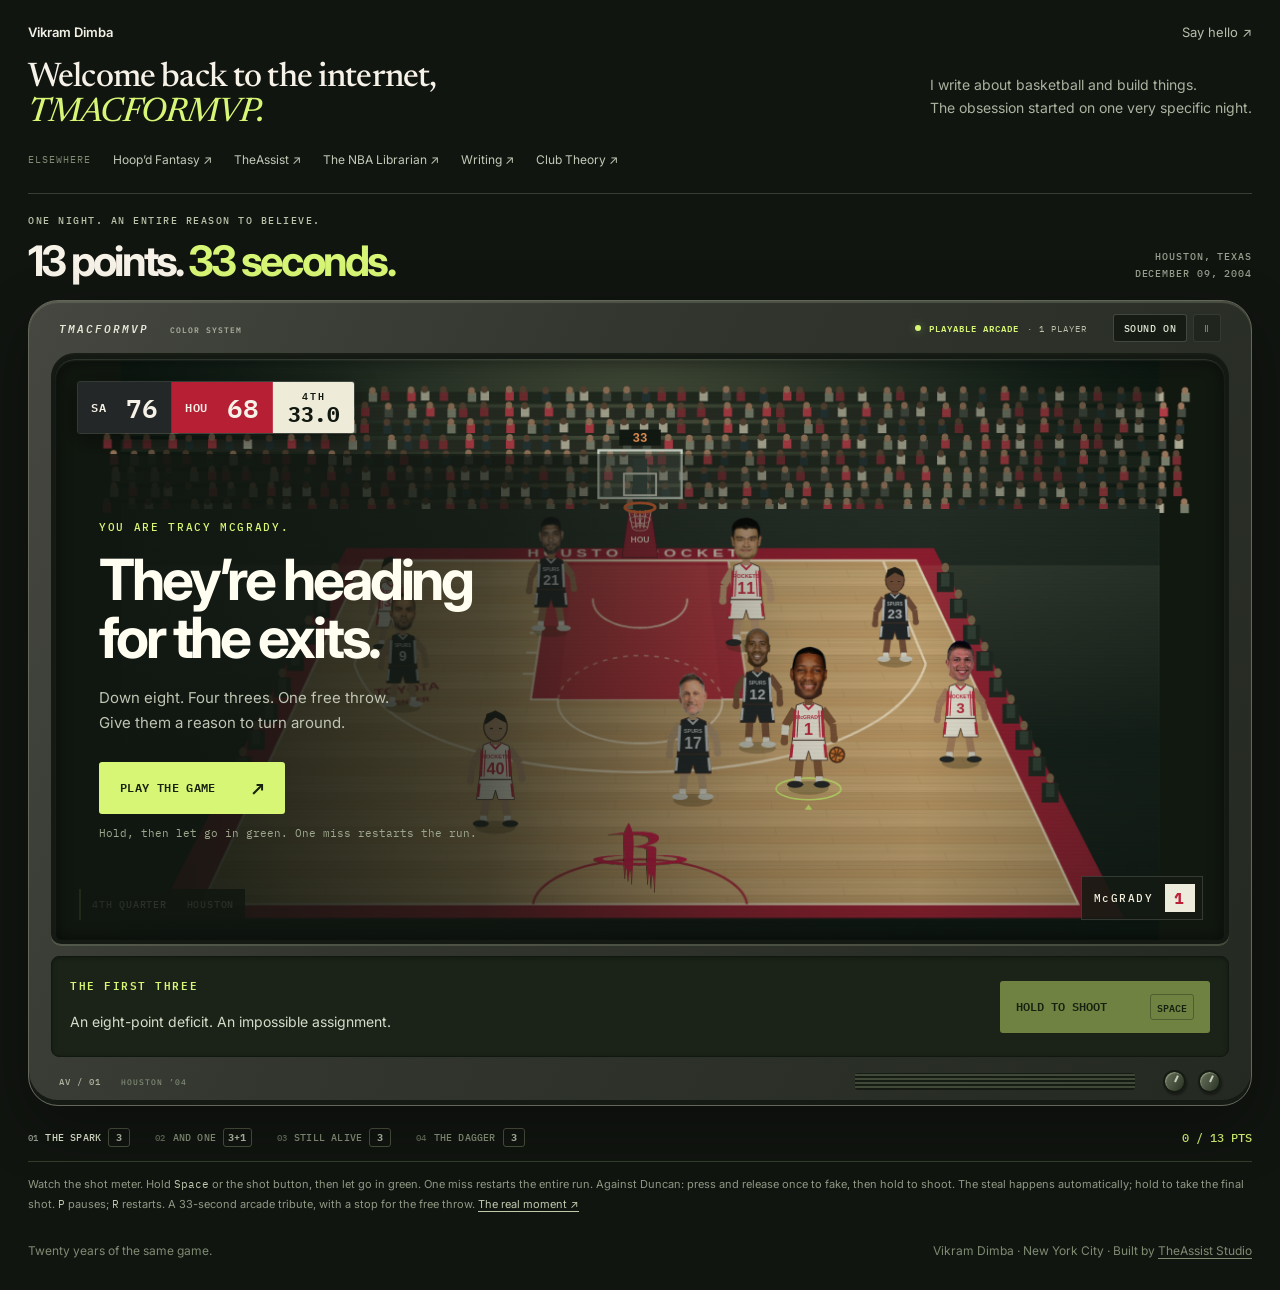
==== commit a9d121e1: "Restart the T-Mac run after any missed shot" ====
--- a/index.html
+++ b/index.html
@@ -54,7 +54,7 @@
             <button class="moment-replay" id="moment-replay" type="button" hidden>WATCH THE WINNER ↺</button>
             <button class="moment-replay" id="moment-original" type="button" hidden>THE REAL T-MAC ↗</button>
             <button class="moment-replay" id="moment-share" type="button" hidden>SHARE YOUR RESULT ↗</button>
-            <span class="moment-start-hint" id="moment-start-hint">Watch the shot meter. Hold, then let go in green.</span>
+            <span class="moment-start-hint" id="moment-start-hint">Hold, then let go in green. One miss restarts the run.</span>
           </div>
           <span class="moment-edition">THE TMACFORMVP ORIGIN STORY / VOL. 01</span>
         </div>
@@ -89,7 +89,7 @@
       <div class="moment-tv-bottom" aria-hidden="true"><span class="moment-tv-channel">AV / 01 <small>HOUSTON ’04</small></span><span class="moment-tv-speaker"></span><span class="moment-tv-dials"><i></i><i></i></span></div>
       </div>
       <div class="moment-footer"><ol class="moment-sequence" aria-label="Scoring sequence"><li data-step="0"><span>01</span> THE SPARK <b>3</b></li><li data-step="1"><span>02</span> AND ONE <b>3+1</b></li><li data-step="3"><span>03</span> STILL ALIVE <b>3</b></li><li data-step="4"><span>04</span> THE DAGGER <b>3</b></li></ol><p id="moment-progress">0 / 13 PTS</p></div>
-      <p class="moment-note" id="moment-instructions">Watch the shot meter. Hold <kbd>Space</kbd> or the shot button, then let go in green. Against Duncan: press and release once to fake, then hold to shoot. The steal happens automatically; hold to take the final shot. <kbd>P</kbd> pauses; <kbd>R</kbd> restarts. A 33-second arcade tribute, with a stop for the free throw. <a href="https://www.nba.com/watch/video/tdih-tracy-mcgrady-scores-13-points-in-33-seconds-v-sas-in-2004" target="_blank" rel="noopener">The real moment ↗</a></p>
+      <p class="moment-note" id="moment-instructions">Watch the shot meter. Hold <kbd>Space</kbd> or the shot button, then let go in green. One miss restarts the entire run. Against Duncan: press and release once to fake, then hold to shoot. The steal happens automatically; hold to take the final shot. <kbd>P</kbd> pauses; <kbd>R</kbd> restarts. A 33-second arcade tribute, with a stop for the free throw. <a href="https://www.nba.com/watch/video/tdih-tracy-mcgrady-scores-13-points-in-33-seconds-v-sas-in-2004" target="_blank" rel="noopener">The real moment ↗</a></p>
     </div>
 </main>
 <footer class="site-footer"><span>Twenty years of the same game.</span><span>Vikram Dimba · New York City · Built by <a href="https://theassist.nyc" target="_blank" rel="noopener">TheAssist Studio</a></span></footer>
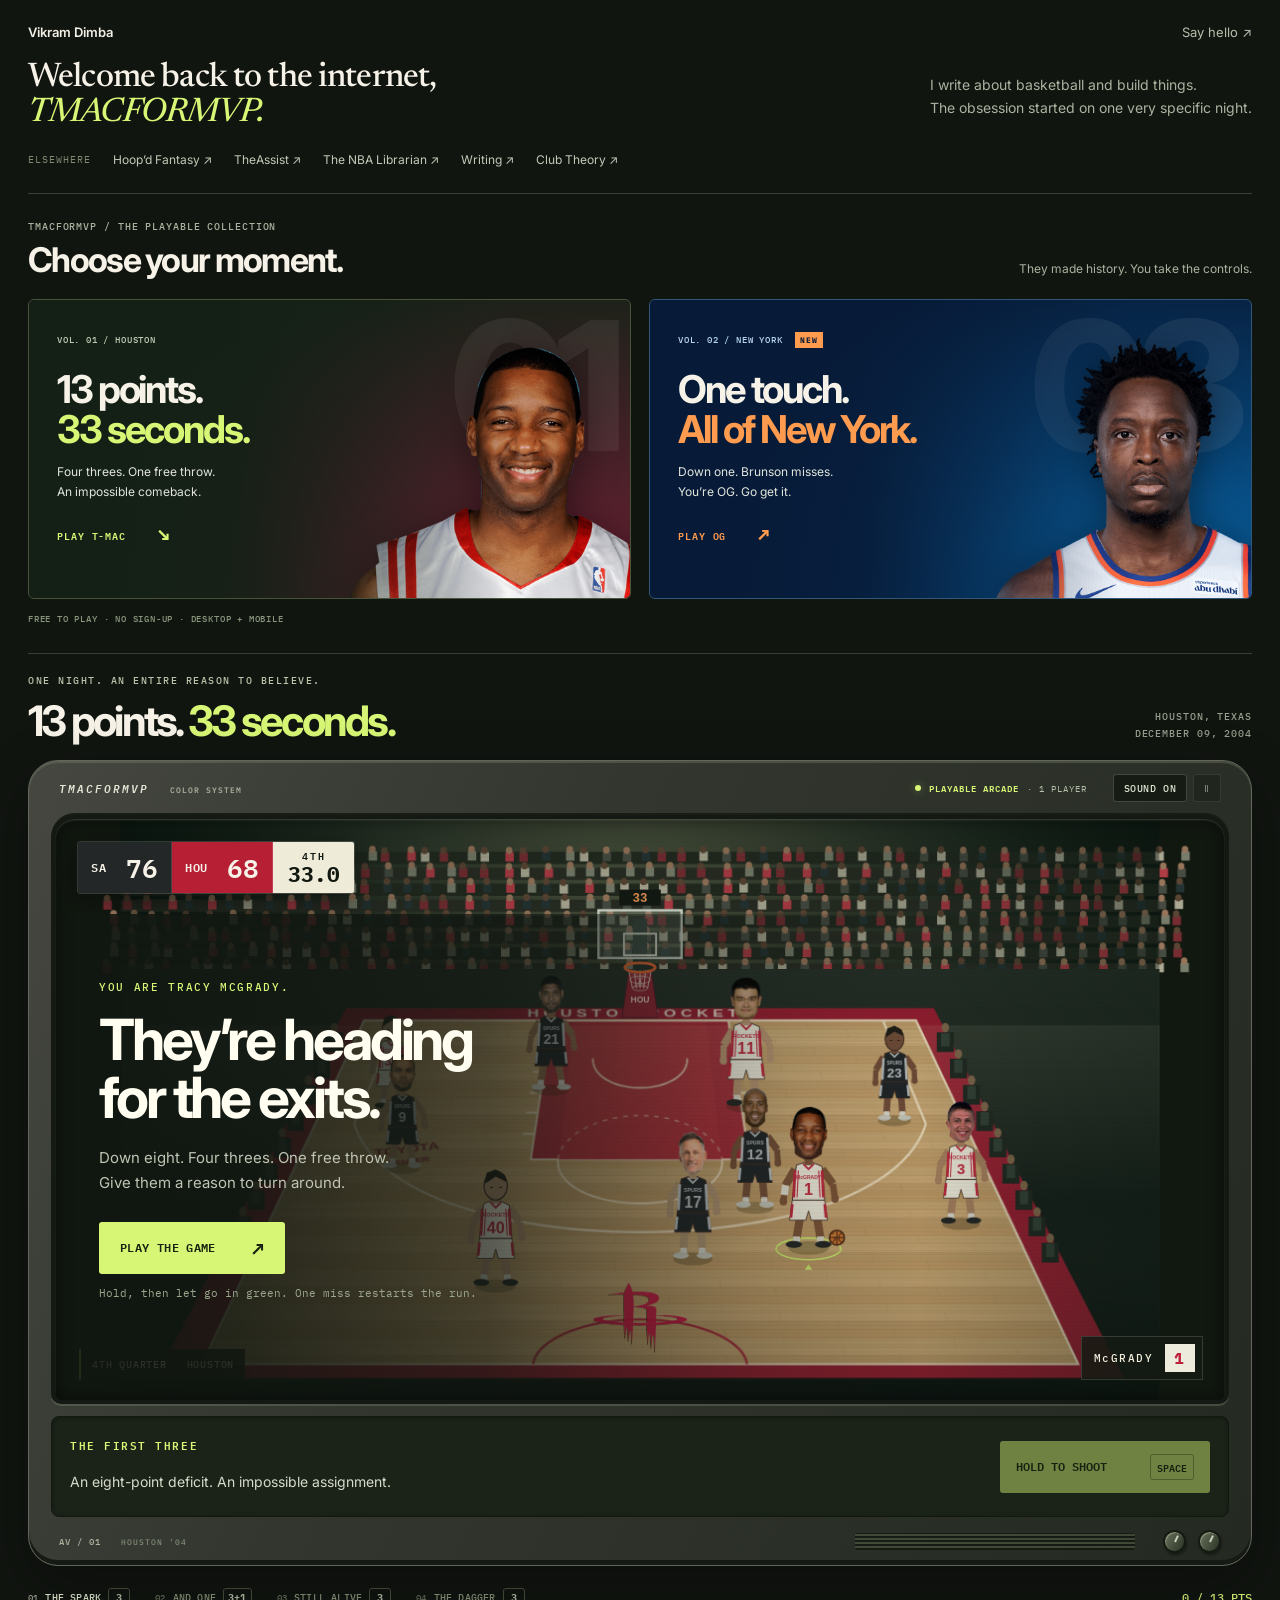
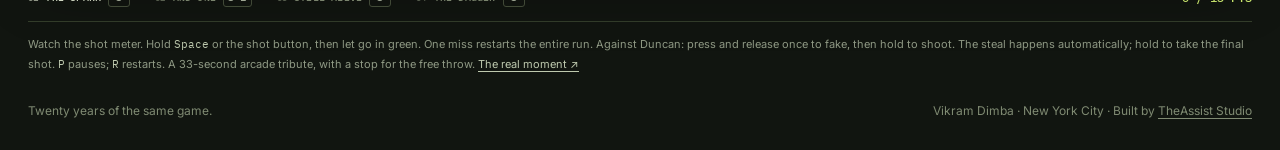
==== commit a22428b0: "Add OG tip-in game and arcade homepage with social preview" ====
--- a/index.html
+++ b/index.html
@@ -4,8 +4,8 @@
 <meta charset="UTF-8">
 <meta name="viewport" content="width=device-width, initial-scale=1">
 <meta name="theme-color" content="#111510">
-<title>Vikram Dimba · TMACFORMVP · 13 in 33</title>
-<meta name="description" content="I write about basketball and build things. Play the moment behind TMACFORMVP: 13 points in 33 seconds.">
+<title>Vikram Dimba · TMACFORMVP Arcade</title>
+<meta name="description" content="I write about basketball and build things. Relive T-Mac’s 13 in 33 or take control of OG’s tip-in. Choose your moment.">
 <link rel="icon" href="favicon.ico" sizes="any">
 <link rel="icon" href="favicon.svg" type="image/svg+xml">
 <link rel="apple-touch-icon" href="apple-touch-icon.png">
@@ -22,15 +22,32 @@
 <link rel="preconnect" href="https://fonts.gstatic.com" crossorigin>
 <link href="https://fonts.googleapis.com/css2?family=Inter:wght@400;500;600;700;800&family=Newsreader:ital,opsz,wght@0,6..72,500;1,6..72,500&family=IBM+Plex+Mono:wght@400;500;600&display=swap" rel="stylesheet">
 <link rel="stylesheet" href="tmac-game.css">
+<link rel="stylesheet" href="arcade.css">
 </head>
 <body>
 <header class="site-opening" id="top">
   <div class="identity"><a href="#top">Vikram Dimba</a><a href="mailto:vikramdimba@gmail.com">Say hello ↗</a></div>
-  <div class="opening-copy"><h1>Welcome back to the internet,<br><em>TMACFORMVP.</em></h1><p>I write about basketball and build things.<br>The obsession started on one very specific night.</p></div>
+  <div class="opening-copy"><h1>Welcome back to the internet,<br><em>TMACFORMVP.</em></h1><p>I write about basketball and build things.<br> The obsession started on one very specific night.</p></div>
   <nav class="work-links" aria-label="My work"><span>Elsewhere</span><a href="https://hoopdfantasy.com" target="_blank" rel="noopener">Hoop’d Fantasy ↗</a><a href="https://theassist.nyc" target="_blank" rel="noopener">TheAssist ↗</a><a href="https://nba-librarian.beehiiv.com/" target="_blank" rel="noopener">The NBA Librarian ↗</a><a href="https://medium.com/@vikramdimba" target="_blank" rel="noopener">Writing ↗</a><a href="https://clubtheory.substack.com" target="_blank" rel="noopener">Club Theory ↗</a></nav>
   <span class="built-by">Built by <a href="https://theassist.nyc" target="_blank" rel="noopener">TheAssist Studio</a></span>
 </header>
 <main class="game-home">
+  <section class="arcade" id="arcade" aria-labelledby="arcade-title">
+    <div class="arcade-heading"><div><p class="arcade-eyebrow">TMACFORMVP / THE PLAYABLE COLLECTION</p><h2 id="arcade-title">Choose your moment.</h2></div><p>They made history. You take the controls.</p></div>
+    <div class="arcade-games">
+      <a class="arcade-card arcade-tmac" href="#tmac-game" aria-label="Play 13 in 33 — Tracy McGrady">
+        <div class="arcade-card-copy"><span class="arcade-volume">VOL. 01 / HOUSTON</span><h3>13 points.<br><em>33 seconds.</em></h3><p>Four threes. One free throw.<br>An impossible comeback.</p><span class="arcade-play">PLAY T-MAC <b aria-hidden="true">↘</b></span></div>
+        <img src="assets/players/mcgrady.png" alt="" width="1040" height="760">
+        <span class="arcade-number" aria-hidden="true">01</span>
+      </a>
+      <a class="arcade-card arcade-og" href="og-tip.html" aria-label="Play One Touch — OG Anunoby">
+        <div class="arcade-card-copy"><span class="arcade-volume">VOL. 02 / NEW YORK <b>NEW</b></span><h3>One touch.<br><em>All of New York.</em></h3><p>Down one. Brunson misses.<br>You’re OG. Go get it.</p><span class="arcade-play">PLAY OG <b aria-hidden="true">↗</b></span></div>
+        <img src="assets/players/anunoby.png" alt="" width="1040" height="760">
+        <span class="arcade-number" aria-hidden="true">08</span>
+      </a>
+    </div>
+    <p class="arcade-footnote">FREE TO PLAY · NO SIGN-UP · DESKTOP + MOBILE</p>
+  </section>
     <div id="tmac-game" class="moment" role="region" aria-label="13 in 33 basketball challenge">
       <div class="moment-heading">
         <div><p class="moment-eyebrow">One night. An entire reason to believe.</p><h2>13 points. <em>33 seconds.</em></h2></div>
--- a/arcade.css
+++ b/arcade.css
@@ -0,0 +1,18 @@
+.arcade{padding:25px 0 28px;border-top:1px solid #394033;scroll-margin-top:20px}
+.arcade-heading{display:flex;justify-content:space-between;align-items:end;gap:20px;margin-bottom:20px}
+.arcade-eyebrow,.arcade-volume,.arcade-play,.arcade-footnote{font:500 10px/1.5 'IBM Plex Mono',monospace;letter-spacing:.09em}
+.arcade-eyebrow{color:#aab39f;margin-bottom:7px}.arcade-heading h2{font-size:clamp(24px,3vw,34px);line-height:1.1;letter-spacing:-.05em}
+.arcade-heading>p{font-size:12px;color:#aab39f}.arcade-games{display:grid;grid-template-columns:1fr 1fr;gap:18px}
+.arcade-card{--accent:#d7f675;position:relative;isolation:isolate;overflow:hidden;min-height:300px;padding:25px 28px;text-decoration:none;border:1px solid #48533c;border-radius:6px;background:radial-gradient(ellipse at 90% 100%,#6e2035,transparent 75%),#192218;transition:border-color .2s,transform .2s}
+.arcade-card:hover{border-color:var(--accent);transform:translateY(-3px)}.arcade-card:focus-visible{outline:3px solid var(--accent);outline-offset:4px}
+.arcade-og{--accent:#ff9b4e;background:radial-gradient(ellipse at 90% 100%,#0865a7,transparent 80%),#071b38;border-color:#315778}
+.arcade-card-copy{position:relative;z-index:2}.arcade-volume{color:#c0cbb5;font-size:9px}.arcade-og .arcade-volume{color:#b9d6ee}.arcade-volume b{margin-left:7px;padding:3px 5px;background:var(--accent);color:#071b38;font-size:8px}
+.arcade-card h3{font-size:clamp(25px,3vw,39px);line-height:1.04;letter-spacing:-.055em;margin:20px 0 12px}.arcade-card h3 em{font-style:normal;color:var(--accent)}
+.arcade-card p{font-size:12px;line-height:1.7;color:#e1e5dc}.arcade-play{display:inline-flex;align-items:center;gap:32px;margin-top:23px;color:var(--accent);font-weight:600}.arcade-play b{font-size:19px;line-height:1}
+.arcade-card img{position:absolute;z-index:0;width:365px;height:auto;max-width:none;right:-80px;bottom:-5px;filter:drop-shadow(0 6px 20px #0007);pointer-events:none}
+.arcade-card:after{content:'';position:absolute;z-index:1;inset:0;pointer-events:none;background:linear-gradient(90deg,#142016 12%,#142016e6 35%,transparent 78%)}
+.arcade-og:after{background:linear-gradient(90deg,#071b38 12%,#071b38e6 35%,transparent 78%)}
+.arcade-number{position:absolute;z-index:-1;right:18px;top:-22px;font-size:180px;line-height:1.2;font-weight:800;letter-spacing:-15px;opacity:.07}
+.arcade-footnote{color:#89967c;margin-top:13px;font-size:9px}
+@media(max-width:760px){.arcade-heading{display:block}.arcade-heading>p{margin-top:9px}.arcade-games{grid-template-columns:1fr}.arcade-card{min-height:270px;padding:22px}.arcade-card h3{font-size:32px}.arcade-card img{width:285px;right:-55px}.arcade-play{margin-top:18px}.arcade{padding-top:22px}.arcade-eyebrow{font-size:9px}}
+@media(prefers-reduced-motion:reduce){.arcade-card{transition:none}.arcade-card:hover{transform:none}}
